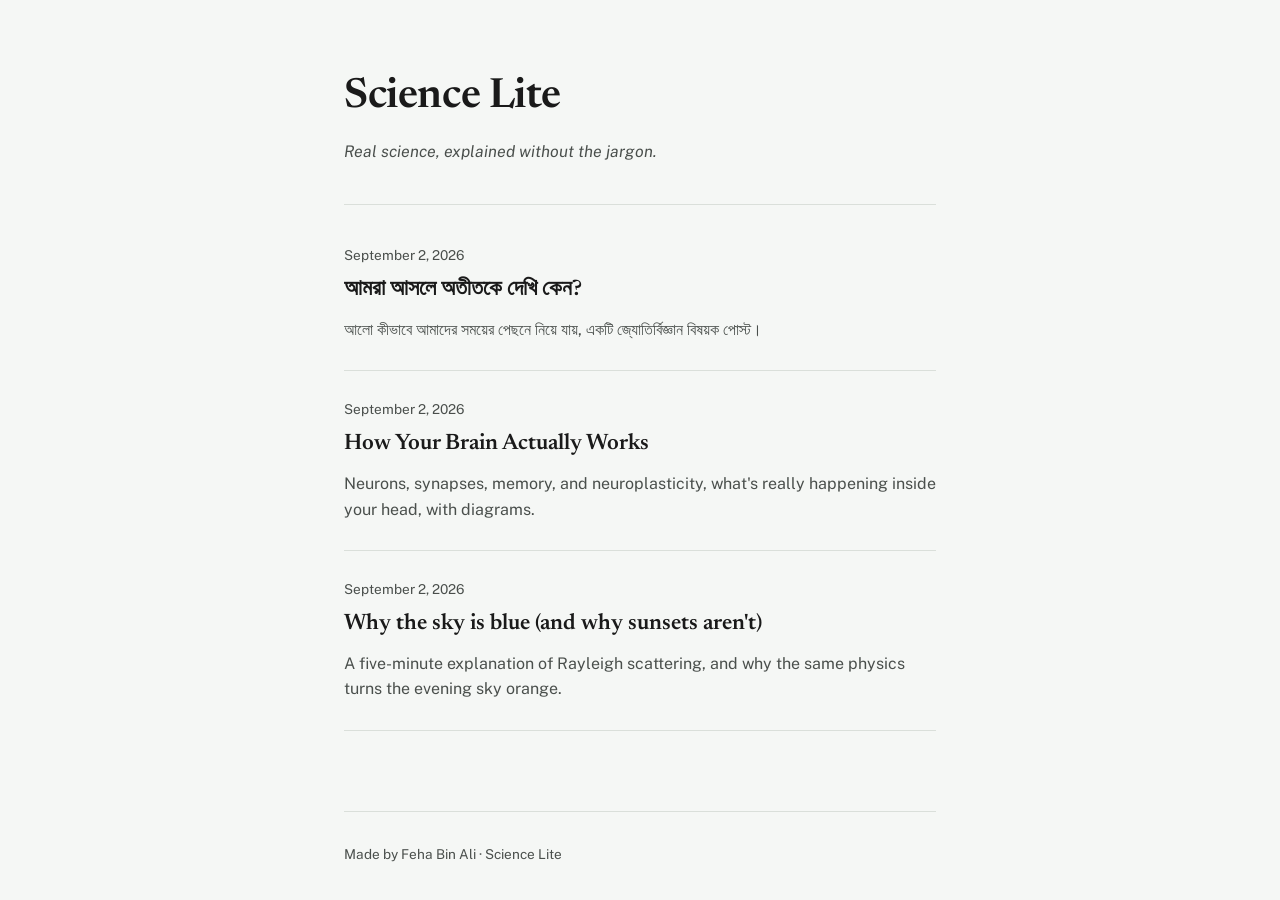
==== index.html @ 0e0b1981 "Update index.html" ====
<!DOCTYPE html>
<html lang="en">
<head>
  <meta charset="UTF-8">
  <meta name="viewport" content="width=device-width, initial-scale=1.0">
  <title>Science Lite</title>
  <link rel="preconnect" href="https://fonts.googleapis.com">
  <link href="https://fonts.googleapis.com/css2?family=Newsreader:wght@500;600&family=Public+Sans:wght@400;500&display=swap" rel="stylesheet">
  <link rel="stylesheet" href="style.css">
</head>
<body>
  <div class="wrap">
    <header class="site-header">
      <p class="site-title"><a href="index.html">Science Lite</a></p>
      <p class="site-tagline">Real science, explained without the jargon.</p>
    </header>

    <main>
      <ul class="post-list">
        <li>
  <time datetime="2026-09-02">September 2, 2026</time>
  <h2><a href="posts/why-we-see-the-past.html">আমরা আসলে অতীতকে দেখি কেন?</a></h2>
  <p>আলো কীভাবে আমাদের সময়ের পেছনে নিয়ে যায়, একটি জ্যোতির্বিজ্ঞান বিষয়ক পোস্ট।</p>
</li>
        <li>
  <time datetime="2026-09-02">September 2, 2026</time>
  <h2><a href="posts/how-your-brain-works.html">How Your Brain Actually Works</a></h2>
  <p>Neurons, synapses, memory, and neuroplasticity, what's really happening inside your head, with diagrams.</p>
</li>
     <li>
          <time datetime="2026-09-02">September 2, 2026</time>
          <h2><a href="posts/why-the-sky-is-blue.html">Why the sky is blue (and why sunsets aren't)</a></h2>
          <p>A five-minute explanation of Rayleigh scattering, and why the same physics turns the evening sky orange.</p>
        </li>
      </ul>
    </main>

    <footer>
      Made by Feha Bin Ali &middot; Science Lite
    </footer>
  </div>
</body>
</html>
---- style.css ----
:root {
  --bg: #F5F7F5;
  --ink: #1A1A1A;
  --ink-soft: #4A4F4C;
  --accent: #2A4FE0;
  --accent-soft: #E7EBFC;
  --line: #DADFDA;
  --serif: "Newsreader", Georgia, serif;
  --sans: "Public Sans", -apple-system, BlinkMacSystemFont, "Segoe UI", sans-serif;
}

* { box-sizing: border-box; }

body {
  margin: 0;
  background: var(--bg);
  color: var(--ink);
  font-family: var(--sans);
  line-height: 1.6;
  -webkit-font-smoothing: antialiased;
}

.wrap {
  max-width: 640px;
  margin: 0 auto;
  padding: 0 24px;
}

header.site-header {
  padding: 64px 0 40px;
  border-bottom: 1px solid var(--line);
}

.site-title {
  font-family: var(--serif);
  font-size: 2.6rem;
  font-weight: 600;
  margin: 0;
  letter-spacing: -0.01em;
}

.site-title a {
  color: var(--ink);
  text-decoration: none;
}

.site-tagline {
  font-style: italic;
  color: var(--ink-soft);
  margin: 8px 0 0;
  font-size: 1rem;
}

main {
  padding: 40px 0 80px;
}

.post-list {
  list-style: none;
  margin: 0;
  padding: 0;
}

.post-list li {
  padding: 28px 0;
  border-bottom: 1px solid var(--line);
}

.post-list li:first-child {
  padding-top: 0;
}

.post-list time {
  display: block;
  font-size: 0.85rem;
  color: var(--ink-soft);
  margin-bottom: 6px;
}

.post-list h2 {
  font-family: var(--serif);
  font-weight: 600;
  font-size: 1.4rem;
  margin: 0 0 8px;
}

.post-list h2 a {
  color: var(--ink);
  text-decoration: none;
}

.post-list h2 a:hover {
  color: var(--accent);
}

.post-list p {
  margin: 0;
  color: var(--ink-soft);
  max-width: 60ch;
}

.post-meta {
  font-size: 0.85rem;
  color: var(--ink-soft);
  margin-bottom: 32px;
}

article h1 {
  font-family: var(--serif);
  font-size: 2.1rem;
  line-height: 1.2;
  margin: 0 0 12px;
}

article {
  max-width: 62ch;
}

article p {
  margin: 0 0 20px;
}

article h2 {
  font-family: var(--serif);
  font-size: 1.4rem;
  margin: 36px 0 14px;
}

.back-link {
  display: inline-block;
  margin-bottom: 32px;
  color: var(--accent);
  text-decoration: none;
  font-size: 0.9rem;
}

.back-link:hover {
  text-decoration: underline;
}

.tag {
  display: inline-block;
  background: var(--accent-soft);
  color: var(--accent);
  font-size: 0.78rem;
  padding: 3px 10px;
  border-radius: 3px;
  margin-right: 6px;
}

footer {
  border-top: 1px solid var(--line);
  padding: 32px 0;
  color: var(--ink-soft);
  font-size: 0.85rem;
}
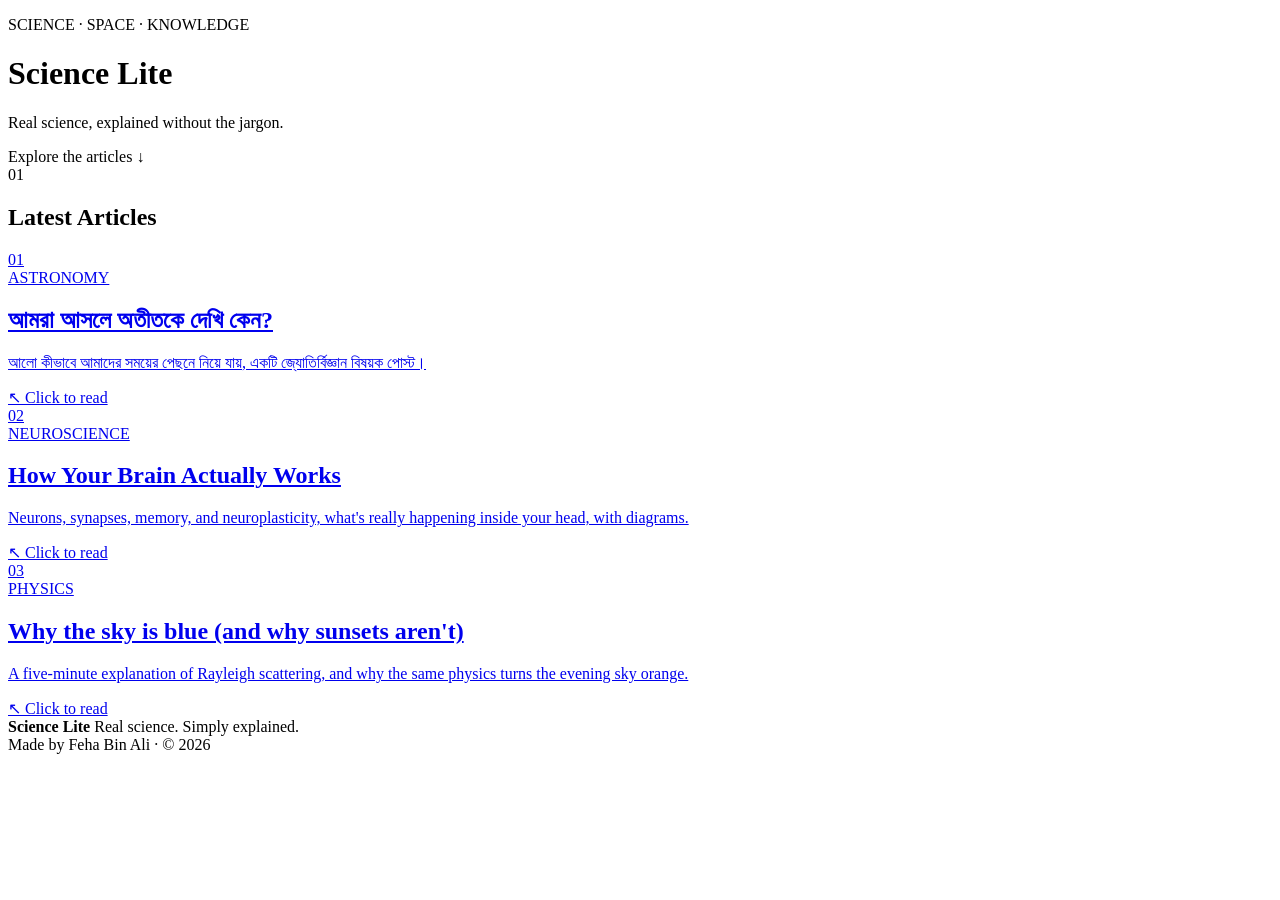
==== commit 0c114322: "Refactor index.html for improved layout and styles Updated the HTML structure and styles for better " ====
--- a/index.html
+++ b/index.html
@@ -3,41 +3,193 @@
 <head>
   <meta charset="UTF-8">
   <meta name="viewport" content="width=device-width, initial-scale=1.0">
+
   <title>Science Lite</title>
+
+  <meta name="description" content="Science Lite — Real science, explained without the jargon.">
+
   <link rel="preconnect" href="https://fonts.googleapis.com">
-  <link href="https://fonts.googleapis.com/css2?family=Newsreader:wght@500;600&family=Public+Sans:wght@400;500&display=swap" rel="stylesheet">
-  <link rel="stylesheet" href="style.css">
+  <link rel="preconnect" href="https://fonts.gstatic.com" crossorigin>
+
+  <link href="https://fonts.googleapis.com/css2?family=Newsreader:wght@400;500;600&family=Public+Sans:wght@400;500;600;700&display=swap" rel="stylesheet">
+
+  <link rel="stylesheet" href="index.css">
 </head>
+
 <body>
-  <div class="wrap">
-    <header class="site-header">
-      <p class="site-title"><a href="index.html">Science Lite</a></p>
-      <p class="site-tagline">Real science, explained without the jargon.</p>
+
+  <!-- Blurred science poster background -->
+  <div class="science-background"></div>
+  <div class="background-overlay"></div>
+
+  <div class="page">
+
+    <!-- HERO -->
+
+    <header class="hero">
+
+      <div class="hero-content">
+
+        <p class="eyebrow">
+          SCIENCE · SPACE · KNOWLEDGE
+        </p>
+
+        <h1>
+          Science <span>Lite</span>
+        </h1>
+
+        <p class="tagline">
+          Real science, explained without the jargon.
+        </p>
+
+        <div class="scroll-hint">
+          <span>Explore the articles</span>
+          <span class="arrow">↓</span>
+        </div>
+
+      </div>
+
     </header>
 
-    <main>
-      <ul class="post-list">
-        <li>
-  <time datetime="2026-09-02">September 2, 2026</time>
-  <h2><a href="posts/why-we-see-the-past.html">আমরা আসলে অতীতকে দেখি কেন?</a></h2>
-  <p>আলো কীভাবে আমাদের সময়ের পেছনে নিয়ে যায়, একটি জ্যোতির্বিজ্ঞান বিষয়ক পোস্ট।</p>
-</li>
-        <li>
-  <time datetime="2026-09-02">September 2, 2026</time>
-  <h2><a href="posts/how-your-brain-works.html">How Your Brain Actually Works</a></h2>
-  <p>Neurons, synapses, memory, and neuroplasticity, what's really happening inside your head, with diagrams.</p>
-</li>
-     <li>
-          <time datetime="2026-09-02">September 2, 2026</time>
-          <h2><a href="posts/why-the-sky-is-blue.html">Why the sky is blue (and why sunsets aren't)</a></h2>
-          <p>A five-minute explanation of Rayleigh scattering, and why the same physics turns the evening sky orange.</p>
-        </li>
-      </ul>
+
+    <!-- ARTICLES -->
+
+    <main class="articles">
+
+      <div class="section-heading">
+        <span>01</span>
+        <h2>Latest Articles</h2>
+      </div>
+
+
+      <!-- ARTICLE 1 -->
+
+      <a
+        class="article-card"
+        href="posts/why-we-see-the-past.html"
+      >
+
+        <div class="article-number">
+          01
+        </div>
+
+        <div class="article-content">
+
+          <span class="category">
+            ASTRONOMY
+          </span>
+
+          <h2>
+            আমরা আসলে অতীতকে দেখি কেন?
+          </h2>
+
+          <p>
+            আলো কীভাবে আমাদের সময়ের পেছনে নিয়ে যায়,
+            একটি জ্যোতির্বিজ্ঞান বিষয়ক পোস্ট।
+          </p>
+
+          <div class="read-more">
+            <span class="cursor-icon">↖</span>
+            <span>Click to read</span>
+          </div>
+
+        </div>
+
+      </a>
+
+
+      <!-- ARTICLE 2 -->
+
+      <a
+        class="article-card"
+        href="posts/how-your-brain-works.html"
+      >
+
+        <div class="article-number">
+          02
+        </div>
+
+        <div class="article-content">
+
+          <span class="category">
+            NEUROSCIENCE
+          </span>
+
+          <h2>
+            How Your Brain Actually Works
+          </h2>
+
+          <p>
+            Neurons, synapses, memory, and neuroplasticity,
+            what's really happening inside your head, with diagrams.
+          </p>
+
+          <div class="read-more">
+            <span class="cursor-icon">↖</span>
+            <span>Click to read</span>
+          </div>
+
+        </div>
+
+      </a>
+
+
+      <!-- ARTICLE 3 -->
+
+      <a
+        class="article-card"
+        href="posts/why-the-sky-is-blue.html"
+      >
+
+        <div class="article-number">
+          03
+        </div>
+
+        <div class="article-content">
+
+          <span class="category">
+            PHYSICS
+          </span>
+
+          <h2>
+            Why the sky is blue (and why sunsets aren't)
+          </h2>
+
+          <p>
+            A five-minute explanation of Rayleigh scattering,
+            and why the same physics turns the evening sky orange.
+          </p>
+
+          <div class="read-more">
+            <span class="cursor-icon">↖</span>
+            <span>Click to read</span>
+          </div>
+
+        </div>
+
+      </a>
+
     </main>
 
+
+    <!-- FOOTER -->
+
     <footer>
-      Made by Feha Bin Ali &middot; Science Lite
+
+      <div class="footer-left">
+        <strong>Science Lite</strong>
+        <span>Real science. Simply explained.</span>
+      </div>
+
+      <div class="footer-right">
+        Made by Feha Bin Ali
+        <span>·</span>
+        © 2026
+      </div>
+
     </footer>
+
   </div>
+
 </body>
 </html>
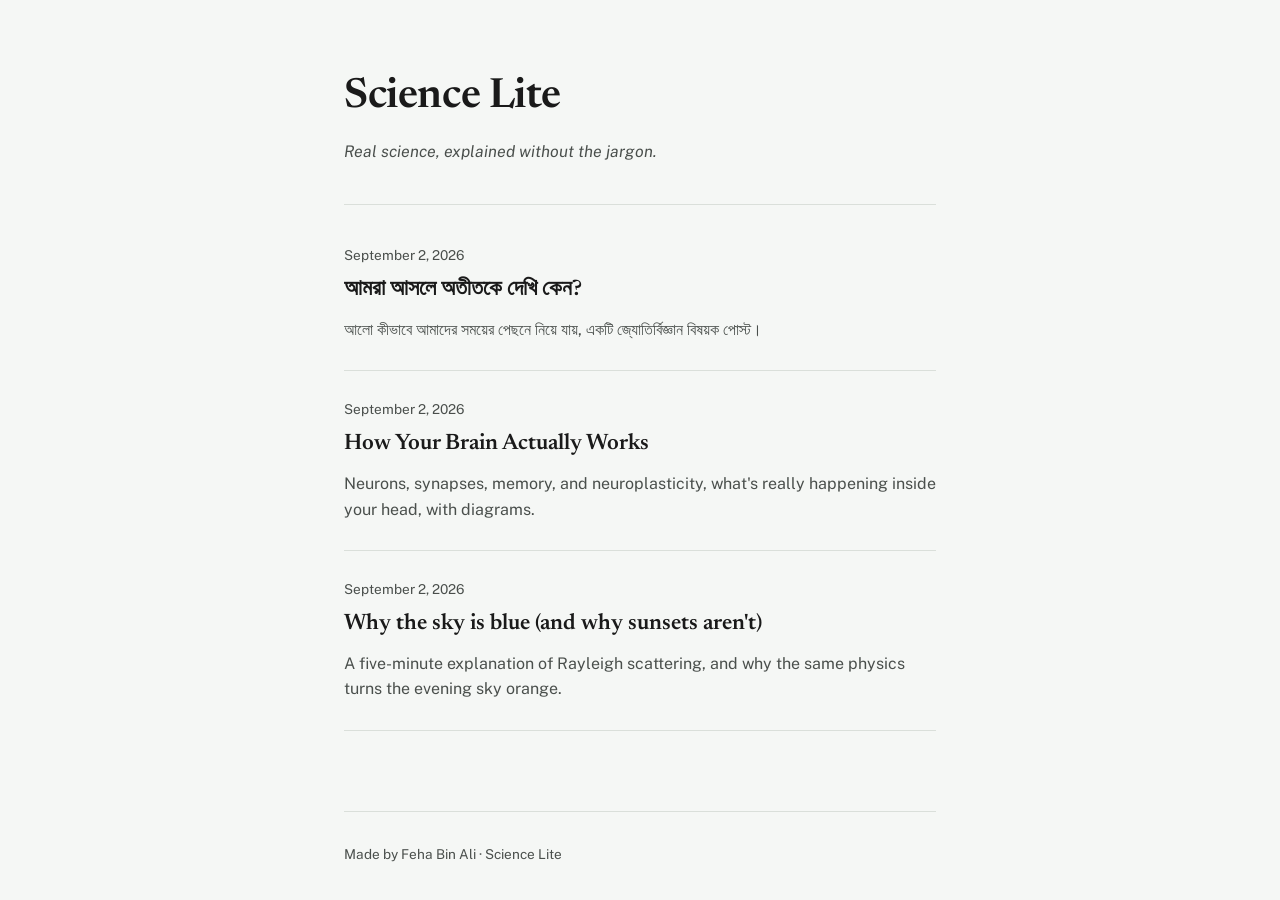
==== commit 7e839883: "Refactor index.html for improved layout and styles Updated HTML structure and styles for the Science" ====
--- a/index.html
+++ b/index.html
@@ -1,195 +1,43 @@
-<!DOCTYPE html>
-<html lang="en">
-<head>
-  <meta charset="UTF-8">
-  <meta name="viewport" content="width=device-width, initial-scale=1.0">
-
-  <title>Science Lite</title>
-
-  <meta name="description" content="Science Lite — Real science, explained without the jargon.">
-
-  <link rel="preconnect" href="https://fonts.googleapis.com">
-  <link rel="preconnect" href="https://fonts.gstatic.com" crossorigin>
-
-  <link href="https://fonts.googleapis.com/css2?family=Newsreader:wght@400;500;600&family=Public+Sans:wght@400;500;600;700&display=swap" rel="stylesheet">
-
-  <link rel="stylesheet" href="index.css">
-</head>
-
-<body>
-
-  <!-- Blurred science poster background -->
-  <div class="science-background"></div>
-  <div class="background-overlay"></div>
-
-  <div class="page">
-
-    <!-- HERO -->
-
-    <header class="hero">
-
-      <div class="hero-content">
-
-        <p class="eyebrow">
-          SCIENCE · SPACE · KNOWLEDGE
-        </p>
-
-        <h1>
-          Science <span>Lite</span>
-        </h1>
-
-        <p class="tagline">
-          Real science, explained without the jargon.
-        </p>
-
-        <div class="scroll-hint">
-          <span>Explore the articles</span>
-          <span class="arrow">↓</span>
-        </div>
-
-      </div>
-
-    </header>
-
-
-    <!-- ARTICLES -->
-
-    <main class="articles">
-
-      <div class="section-heading">
-        <span>01</span>
-        <h2>Latest Articles</h2>
-      </div>
-
-
-      <!-- ARTICLE 1 -->
-
-      <a
-        class="article-card"
-        href="posts/why-we-see-the-past.html"
-      >
-
-        <div class="article-number">
-          01
-        </div>
-
-        <div class="article-content">
-
-          <span class="category">
-            ASTRONOMY
-          </span>
-
-          <h2>
-            আমরা আসলে অতীতকে দেখি কেন?
-          </h2>
-
-          <p>
-            আলো কীভাবে আমাদের সময়ের পেছনে নিয়ে যায়,
-            একটি জ্যোতির্বিজ্ঞান বিষয়ক পোস্ট।
-          </p>
-
-          <div class="read-more">
-            <span class="cursor-icon">↖</span>
-            <span>Click to read</span>
-          </div>
-
-        </div>
-
-      </a>
-
-
-      <!-- ARTICLE 2 -->
-
-      <a
-        class="article-card"
-        href="posts/how-your-brain-works.html"
-      >
-
-        <div class="article-number">
-          02
-        </div>
-
-        <div class="article-content">
-
-          <span class="category">
-            NEUROSCIENCE
-          </span>
-
-          <h2>
-            How Your Brain Actually Works
-          </h2>
-
-          <p>
-            Neurons, synapses, memory, and neuroplasticity,
-            what's really happening inside your head, with diagrams.
-          </p>
-
-          <div class="read-more">
-            <span class="cursor-icon">↖</span>
-            <span>Click to read</span>
-          </div>
-
-        </div>
-
-      </a>
-
-
-      <!-- ARTICLE 3 -->
-
-      <a
-        class="article-card"
-        href="posts/why-the-sky-is-blue.html"
-      >
-
-        <div class="article-number">
-          03
-        </div>
-
-        <div class="article-content">
-
-          <span class="category">
-            PHYSICS
-          </span>
-
-          <h2>
-            Why the sky is blue (and why sunsets aren't)
-          </h2>
-
-          <p>
-            A five-minute explanation of Rayleigh scattering,
-            and why the same physics turns the evening sky orange.
-          </p>
-
-          <div class="read-more">
-            <span class="cursor-icon">↖</span>
-            <span>Click to read</span>
-          </div>
-
-        </div>
-
-      </a>
-
-    </main>
-
-
-    <!-- FOOTER -->
-
-    <footer>
-
-      <div class="footer-left">
-        <strong>Science Lite</strong>
-        <span>Real science. Simply explained.</span>
-      </div>
-
-      <div class="footer-right">
-        Made by Feha Bin Ali
-        <span>·</span>
-        © 2026
-      </div>
-
-    </footer>
-
-  </div>
-
-</body>
-</html>
+<!DOCTYPE html>  
+<html lang="en">  
+<head>  
+  <meta charset="UTF-8">  
+  <meta name="viewport" content="width=device-width, initial-scale=1.0">  
+  <title>Science Lite</title>  
+  <link rel="preconnect" href="https://fonts.googleapis.com">  
+  <link href="https://fonts.googleapis.com/css2?family=Newsreader:wght@500;600&family=Public+Sans:wght@400;500&display=swap" rel="stylesheet">  
+  <link rel="stylesheet" href="style.css">  
+</head>  
+<body>  
+  <div class="wrap">  
+    <header class="site-header">  
+      <p class="site-title"><a href="index.html">Science Lite</a></p>  
+      <p class="site-tagline">Real science, explained without the jargon.</p>  
+    </header>  
+  
+    <main>  
+      <ul class="post-list">  
+        <li>  
+  <time datetime="2026-09-02">September 2, 2026</time>  
+  <h2><a href="posts/why-we-see-the-past.html">আমরা আসলে অতীতকে দেখি কেন?</a></h2>  
+  <p>আলো কীভাবে আমাদের সময়ের পেছনে নিয়ে যায়, একটি জ্যোতির্বিজ্ঞান বিষয়ক পোস্ট।</p>  
+</li>  
+        <li>  
+  <time datetime="2026-09-02">September 2, 2026</time>  
+  <h2><a href="posts/how-your-brain-works.html">How Your Brain Actually Works</a></h2>  
+  <p>Neurons, synapses, memory, and neuroplasticity, what's really happening inside your head, with diagrams.</p>  
+</li>  
+     <li>  
+          <time datetime="2026-09-02">September 2, 2026</time>  
+          <h2><a href="posts/why-the-sky-is-blue.html">Why the sky is blue (and why sunsets aren't)</a></h2>  
+          <p>A five-minute explanation of Rayleigh scattering, and why the same physics turns the evening sky orange.</p>  
+        </li>  
+      </ul>  
+    </main>  
+  
+    <footer>  
+      Made by Feha Bin Ali &middot; Science Lite  
+    </footer>  
+  </div>  
+</body>  
+</html>  
--- a/style.css
+++ b/style.css
@@ -0,0 +1,156 @@
+:root {
+  --bg: #F5F7F5;
+  --ink: #1A1A1A;
+  --ink-soft: #4A4F4C;
+  --accent: #2A4FE0;
+  --accent-soft: #E7EBFC;
+  --line: #DADFDA;
+  --serif: "Newsreader", Georgia, serif;
+  --sans: "Public Sans", -apple-system, BlinkMacSystemFont, "Segoe UI", sans-serif;
+}
+
+* { box-sizing: border-box; }
+
+body {
+  margin: 0;
+  background: var(--bg);
+  color: var(--ink);
+  font-family: var(--sans);
+  line-height: 1.6;
+  -webkit-font-smoothing: antialiased;
+}
+
+.wrap {
+  max-width: 640px;
+  margin: 0 auto;
+  padding: 0 24px;
+}
+
+header.site-header {
+  padding: 64px 0 40px;
+  border-bottom: 1px solid var(--line);
+}
+
+.site-title {
+  font-family: var(--serif);
+  font-size: 2.6rem;
+  font-weight: 600;
+  margin: 0;
+  letter-spacing: -0.01em;
+}
+
+.site-title a {
+  color: var(--ink);
+  text-decoration: none;
+}
+
+.site-tagline {
+  font-style: italic;
+  color: var(--ink-soft);
+  margin: 8px 0 0;
+  font-size: 1rem;
+}
+
+main {
+  padding: 40px 0 80px;
+}
+
+.post-list {
+  list-style: none;
+  margin: 0;
+  padding: 0;
+}
+
+.post-list li {
+  padding: 28px 0;
+  border-bottom: 1px solid var(--line);
+}
+
+.post-list li:first-child {
+  padding-top: 0;
+}
+
+.post-list time {
+  display: block;
+  font-size: 0.85rem;
+  color: var(--ink-soft);
+  margin-bottom: 6px;
+}
+
+.post-list h2 {
+  font-family: var(--serif);
+  font-weight: 600;
+  font-size: 1.4rem;
+  margin: 0 0 8px;
+}
+
+.post-list h2 a {
+  color: var(--ink);
+  text-decoration: none;
+}
+
+.post-list h2 a:hover {
+  color: var(--accent);
+}
+
+.post-list p {
+  margin: 0;
+  color: var(--ink-soft);
+  max-width: 60ch;
+}
+
+.post-meta {
+  font-size: 0.85rem;
+  color: var(--ink-soft);
+  margin-bottom: 32px;
+}
+
+article h1 {
+  font-family: var(--serif);
+  font-size: 2.1rem;
+  line-height: 1.2;
+  margin: 0 0 12px;
+}
+
+article {
+  max-width: 62ch;
+}
+
+article p {
+  margin: 0 0 20px;
+}
+
+article h2 {
+  font-family: var(--serif);
+  font-size: 1.4rem;
+  margin: 36px 0 14px;
+}
+
+.back-link {
+  display: inline-block;
+  margin-bottom: 32px;
+  color: var(--accent);
+  text-decoration: none;
+  font-size: 0.9rem;
+}
+
+.back-link:hover {
+  text-decoration: underline;
+}
+
+.tag {
+  display: inline-block;
+  background: var(--accent-soft);
+  color: var(--accent);
+  font-size: 0.78rem;
+  padding: 3px 10px;
+  border-radius: 3px;
+  margin-right: 6px;
+}
+
+footer {
+  border-top: 1px solid var(--line);
+  padding: 32px 0;
+  color: var(--ink-soft);
+  font-size: 0.85rem;
+}
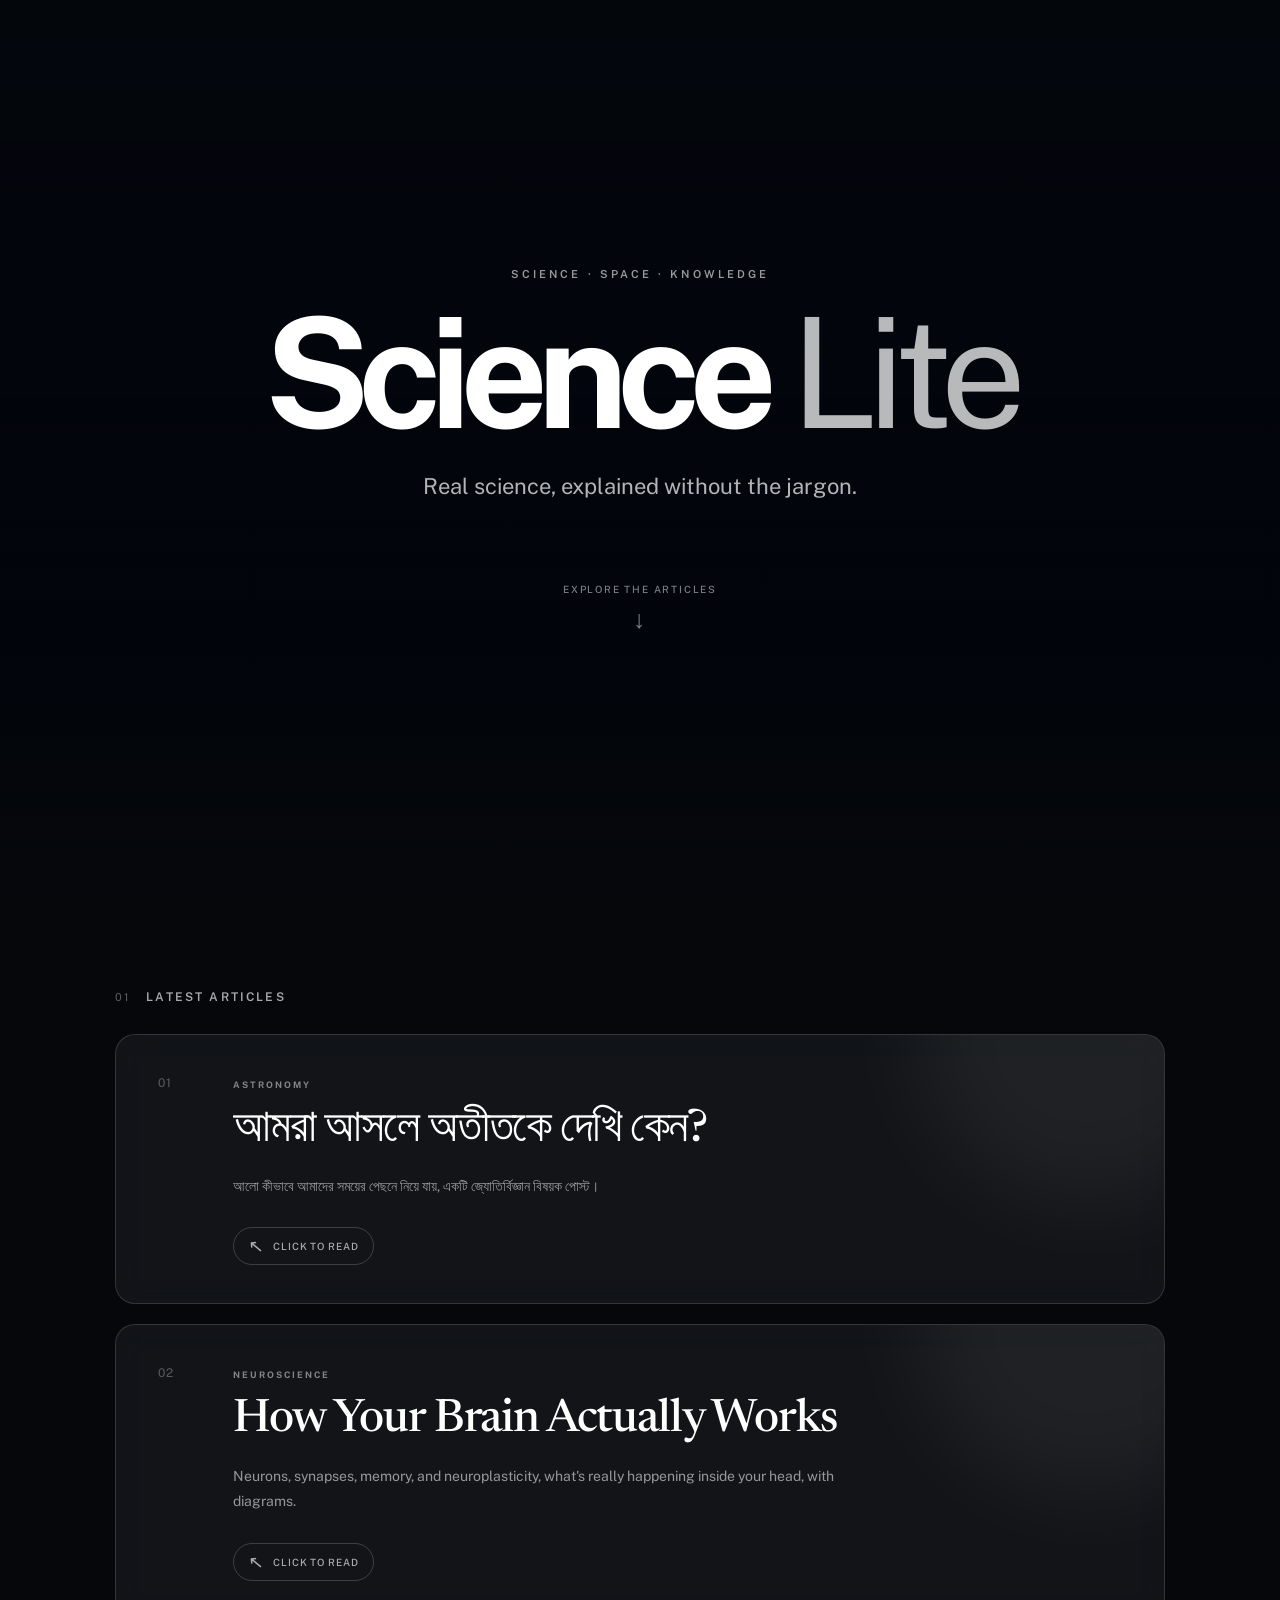
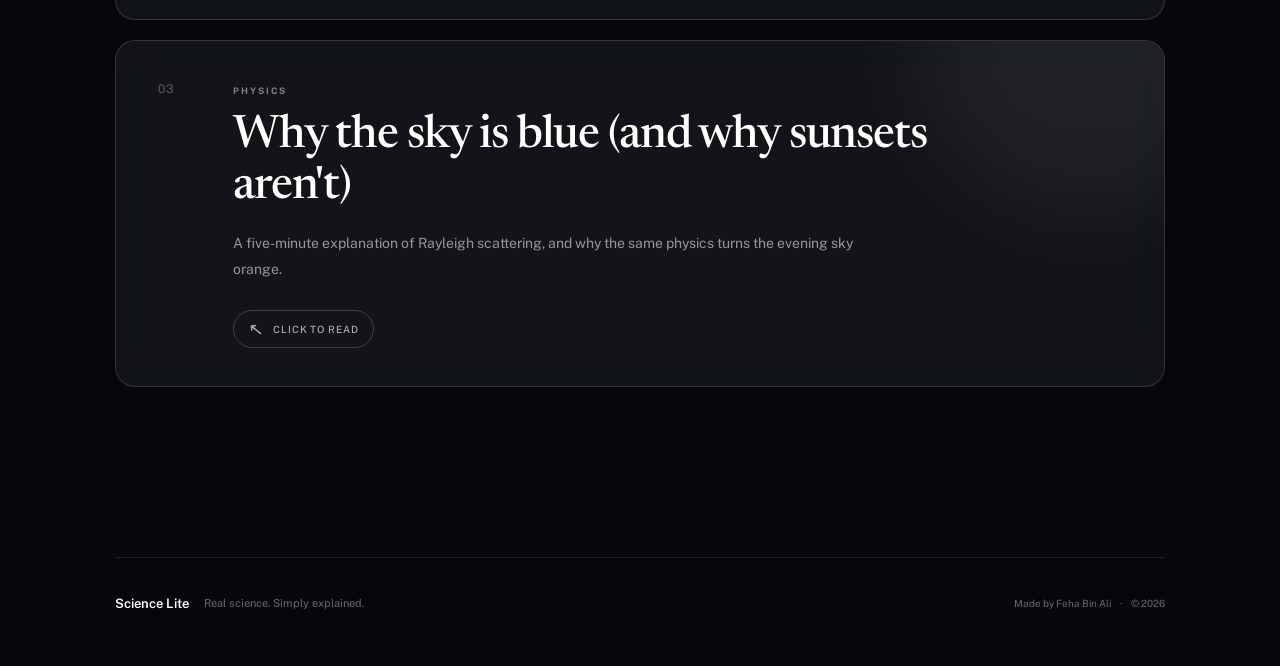
==== commit 89e4b294: "Update index.html with meta tags and styles Added meta description and improved styling links." ====
--- a/index.html
+++ b/index.html
@@ -1,43 +1,195 @@
-<!DOCTYPE html>  
-<html lang="en">  
-<head>  
-  <meta charset="UTF-8">  
-  <meta name="viewport" content="width=device-width, initial-scale=1.0">  
-  <title>Science Lite</title>  
-  <link rel="preconnect" href="https://fonts.googleapis.com">  
-  <link href="https://fonts.googleapis.com/css2?family=Newsreader:wght@500;600&family=Public+Sans:wght@400;500&display=swap" rel="stylesheet">  
-  <link rel="stylesheet" href="style.css">  
-</head>  
-<body>  
-  <div class="wrap">  
-    <header class="site-header">  
-      <p class="site-title"><a href="index.html">Science Lite</a></p>  
-      <p class="site-tagline">Real science, explained without the jargon.</p>  
-    </header>  
-  
-    <main>  
-      <ul class="post-list">  
-        <li>  
-  <time datetime="2026-09-02">September 2, 2026</time>  
-  <h2><a href="posts/why-we-see-the-past.html">আমরা আসলে অতীতকে দেখি কেন?</a></h2>  
-  <p>আলো কীভাবে আমাদের সময়ের পেছনে নিয়ে যায়, একটি জ্যোতির্বিজ্ঞান বিষয়ক পোস্ট।</p>  
-</li>  
-        <li>  
-  <time datetime="2026-09-02">September 2, 2026</time>  
-  <h2><a href="posts/how-your-brain-works.html">How Your Brain Actually Works</a></h2>  
-  <p>Neurons, synapses, memory, and neuroplasticity, what's really happening inside your head, with diagrams.</p>  
-</li>  
-     <li>  
-          <time datetime="2026-09-02">September 2, 2026</time>  
-          <h2><a href="posts/why-the-sky-is-blue.html">Why the sky is blue (and why sunsets aren't)</a></h2>  
-          <p>A five-minute explanation of Rayleigh scattering, and why the same physics turns the evening sky orange.</p>  
-        </li>  
-      </ul>  
-    </main>  
-  
-    <footer>  
-      Made by Feha Bin Ali &middot; Science Lite  
-    </footer>  
-  </div>  
-</body>  
-</html>  
+<!DOCTYPE html>
+<html lang="en">
+<head>
+  <meta charset="UTF-8">
+  <meta name="viewport" content="width=device-width, initial-scale=1.0">
+
+  <title>Science Lite</title>
+
+  <meta name="description" content="Science Lite — Real science, explained without the jargon.">
+
+  <link rel="preconnect" href="https://fonts.googleapis.com">
+  <link rel="preconnect" href="https://fonts.gstatic.com" crossorigin>
+
+  <link href="https://fonts.googleapis.com/css2?family=Newsreader:wght@400;500;600&family=Public+Sans:wght@400;500;600;700&display=swap" rel="stylesheet">
+
+  <link rel="stylesheet" href="index.css">
+</head>
+
+<body>
+
+  <!-- Blurred science poster background -->
+  <div class="science-background"></div>
+  <div class="background-overlay"></div>
+
+  <div class="page">
+
+    <!-- HERO -->
+
+    <header class="hero">
+
+      <div class="hero-content">
+
+        <p class="eyebrow">
+          SCIENCE · SPACE · KNOWLEDGE
+        </p>
+
+        <h1>
+          Science <span>Lite</span>
+        </h1>
+
+        <p class="tagline">
+          Real science, explained without the jargon.
+        </p>
+
+        <div class="scroll-hint">
+          <span>Explore the articles</span>
+          <span class="arrow">↓</span>
+        </div>
+
+      </div>
+
+    </header>
+
+
+    <!-- ARTICLES -->
+
+    <main class="articles">
+
+      <div class="section-heading">
+        <span>01</span>
+        <h2>Latest Articles</h2>
+      </div>
+
+
+      <!-- ARTICLE 1 -->
+
+      <a
+        class="article-card"
+        href="posts/why-we-see-the-past.html"
+      >
+
+        <div class="article-number">
+          01
+        </div>
+
+        <div class="article-content">
+
+          <span class="category">
+            ASTRONOMY
+          </span>
+
+          <h2>
+            আমরা আসলে অতীতকে দেখি কেন?
+          </h2>
+
+          <p>
+            আলো কীভাবে আমাদের সময়ের পেছনে নিয়ে যায়,
+            একটি জ্যোতির্বিজ্ঞান বিষয়ক পোস্ট।
+          </p>
+
+          <div class="read-more">
+            <span class="cursor-icon">↖</span>
+            <span>Click to read</span>
+          </div>
+
+        </div>
+
+      </a>
+
+
+      <!-- ARTICLE 2 -->
+
+      <a
+        class="article-card"
+        href="posts/how-your-brain-works.html"
+      >
+
+        <div class="article-number">
+          02
+        </div>
+
+        <div class="article-content">
+
+          <span class="category">
+            NEUROSCIENCE
+          </span>
+
+          <h2>
+            How Your Brain Actually Works
+          </h2>
+
+          <p>
+            Neurons, synapses, memory, and neuroplasticity,
+            what's really happening inside your head, with diagrams.
+          </p>
+
+          <div class="read-more">
+            <span class="cursor-icon">↖</span>
+            <span>Click to read</span>
+          </div>
+
+        </div>
+
+      </a>
+
+
+      <!-- ARTICLE 3 -->
+
+      <a
+        class="article-card"
+        href="posts/why-the-sky-is-blue.html"
+      >
+
+        <div class="article-number">
+          03
+        </div>
+
+        <div class="article-content">
+
+          <span class="category">
+            PHYSICS
+          </span>
+
+          <h2>
+            Why the sky is blue (and why sunsets aren't)
+          </h2>
+
+          <p>
+            A five-minute explanation of Rayleigh scattering,
+            and why the same physics turns the evening sky orange.
+          </p>
+
+          <div class="read-more">
+            <span class="cursor-icon">↖</span>
+            <span>Click to read</span>
+          </div>
+
+        </div>
+
+      </a>
+
+    </main>
+
+
+    <!-- FOOTER -->
+
+    <footer>
+
+      <div class="footer-left">
+        <strong>Science Lite</strong>
+        <span>Real science. Simply explained.</span>
+      </div>
+
+      <div class="footer-right">
+        Made by Feha Bin Ali
+        <span>·</span>
+        © 2026
+      </div>
+
+    </footer>
+
+  </div>
+
+</body>
+</html>
--- a/index.css
+++ b/index.css
@@ -0,0 +1,785 @@
+/* =========================================================
+   SCIENCE LITE — HOMEPAGE
+   index.css
+
+   This stylesheet is ONLY for index.html.
+   Your existing blog pages remain untouched.
+   ========================================================= */
+
+
+/* ---------------------------------------------------------
+   RESET
+   --------------------------------------------------------- */
+
+* {
+  margin: 0;
+  padding: 0;
+  box-sizing: border-box;
+}
+
+html {
+  scroll-behavior: smooth;
+}
+
+body {
+  min-height: 100vh;
+
+  background: #05070b;
+  color: #ffffff;
+
+  font-family: "Public Sans", sans-serif;
+
+  overflow-x: hidden;
+}
+
+
+/* ---------------------------------------------------------
+   SCIENCE POSTER BACKGROUND
+   --------------------------------------------------------- */
+
+.science-background {
+  position: fixed;
+
+  top: -40px;
+  right: -40px;
+  bottom: -40px;
+  left: -40px;
+
+  z-index: -3;
+
+  background-image:
+    url("https://images.unsplash.com/photo-1446776811953-b23d57bd21aa?auto=format&fit=crop&w=2400&q=85");
+
+  background-size: cover;
+  background-position: center;
+
+  filter:
+    blur(12px)
+    brightness(0.40)
+    saturate(0.85);
+
+  transform: scale(1.08);
+}
+
+
+/* Dark layer */
+
+.background-overlay {
+  position: fixed;
+
+  inset: 0;
+
+  z-index: -2;
+
+  background:
+    linear-gradient(
+      180deg,
+      rgba(2, 5, 12, 0.50) 0%,
+      rgba(2, 5, 12, 0.68) 38%,
+      rgba(2, 5, 12, 0.88) 70%,
+      #05070b 100%
+    );
+}
+
+
+/* ---------------------------------------------------------
+   PAGE
+   --------------------------------------------------------- */
+
+.page {
+  position: relative;
+
+  width: 100%;
+}
+
+
+/* ---------------------------------------------------------
+   HERO
+   --------------------------------------------------------- */
+
+.hero {
+  min-height: 100vh;
+
+  display: flex;
+
+  align-items: center;
+  justify-content: center;
+
+  padding: 50px 24px;
+}
+
+
+.hero-content {
+  width: min(1000px, 100%);
+
+  text-align: center;
+
+  animation: heroAppear 1.1s ease both;
+}
+
+
+/* Small top label */
+
+.eyebrow {
+  margin-bottom: 25px;
+
+  font-size: 11px;
+
+  font-weight: 600;
+
+  letter-spacing: 0.28em;
+
+  color: rgba(255, 255, 255, 0.60);
+}
+
+
+/* Main title */
+
+.hero h1 {
+  font-family: "Public Sans", sans-serif;
+
+  font-size: clamp(65px, 12vw, 155px);
+
+  font-weight: 700;
+
+  line-height: 0.88;
+
+  letter-spacing: -0.075em;
+}
+
+
+/* Thin "Lite" */
+
+.hero h1 span {
+  font-weight: 400;
+
+  color: rgba(255, 255, 255, 0.72);
+}
+
+
+/* Tagline */
+
+.tagline {
+  margin-top: 30px;
+
+  font-size: clamp(16px, 2vw, 22px);
+
+  line-height: 1.5;
+
+  color: rgba(255, 255, 255, 0.70);
+}
+
+
+/* Scroll indicator */
+
+.scroll-hint {
+  margin-top: 80px;
+
+  display: flex;
+
+  flex-direction: column;
+
+  align-items: center;
+
+  gap: 12px;
+
+  font-size: 10px;
+
+  font-weight: 500;
+
+  letter-spacing: 0.18em;
+
+  text-transform: uppercase;
+
+  color: rgba(255, 255, 255, 0.48);
+}
+
+
+.arrow {
+  font-size: 25px;
+
+  line-height: 1;
+
+  animation: arrowMove 1.8s ease-in-out infinite;
+}
+
+
+/* ---------------------------------------------------------
+   ARTICLES
+   --------------------------------------------------------- */
+
+.articles {
+  width: min(1050px, calc(100% - 40px));
+
+  margin: 0 auto;
+
+  padding:
+    90px 0
+    150px;
+}
+
+
+/* Section title */
+
+.section-heading {
+  display: flex;
+
+  align-items: center;
+
+  gap: 17px;
+
+  margin-bottom: 30px;
+}
+
+
+.section-heading span {
+  font-size: 11px;
+
+  letter-spacing: 0.15em;
+
+  color: rgba(255, 255, 255, 0.35);
+}
+
+
+.section-heading h2 {
+  font-size: 12px;
+
+  font-weight: 600;
+
+  letter-spacing: 0.18em;
+
+  text-transform: uppercase;
+
+  color: rgba(255, 255, 255, 0.65);
+}
+
+
+/* ---------------------------------------------------------
+   ARTICLE CARDS
+   --------------------------------------------------------- */
+
+.article-card {
+  position: relative;
+
+  display: flex;
+
+  width: 100%;
+
+  min-height: 270px;
+
+  margin-bottom: 20px;
+
+  padding: 38px 42px;
+
+  overflow: hidden;
+
+  text-decoration: none;
+
+  color: #ffffff;
+
+  border:
+    1px solid
+    rgba(255, 255, 255, 0.14);
+
+  border-radius: 20px;
+
+  background:
+    rgba(255, 255, 255, 0.055);
+
+  backdrop-filter: blur(16px);
+
+  -webkit-backdrop-filter: blur(16px);
+
+  transition:
+    transform 0.45s cubic-bezier(.2, .8, .2, 1),
+    background 0.35s ease,
+    border-color 0.35s ease,
+    box-shadow 0.35s ease;
+}
+
+
+/* Card light */
+
+.article-card::before {
+  content: "";
+
+  position: absolute;
+
+  width: 350px;
+  height: 350px;
+
+  top: -180px;
+  right: -100px;
+
+  border-radius: 50%;
+
+  background:
+    rgba(255, 255, 255, 0.055);
+
+  filter: blur(45px);
+
+  transition:
+    transform 0.6s ease;
+}
+
+
+/* Hover */
+
+.article-card:hover {
+  transform:
+    translateY(-7px)
+    scale(1.008);
+
+  background:
+    rgba(255, 255, 255, 0.095);
+
+  border-color:
+    rgba(255, 255, 255, 0.32);
+
+  box-shadow:
+    0 25px 70px
+    rgba(0, 0, 0, 0.25);
+}
+
+
+.article-card:hover::before {
+  transform: scale(1.5);
+}
+
+
+/* ---------------------------------------------------------
+   ARTICLE NUMBER
+   --------------------------------------------------------- */
+
+.article-number {
+  position: relative;
+
+  z-index: 2;
+
+  min-width: 75px;
+
+  padding-top: 3px;
+
+  font-size: 12px;
+
+  letter-spacing: 0.12em;
+
+  color: rgba(255, 255, 255, 0.30);
+}
+
+
+/* ---------------------------------------------------------
+   ARTICLE CONTENT
+   --------------------------------------------------------- */
+
+.article-content {
+  position: relative;
+
+  z-index: 2;
+
+  max-width: 760px;
+}
+
+
+.category {
+  display: inline-block;
+
+  margin-bottom: 15px;
+
+  font-size: 9px;
+
+  font-weight: 700;
+
+  letter-spacing: 0.22em;
+
+  color: rgba(255, 255, 255, 0.48);
+}
+
+
+/* Article title */
+
+.article-content h2 {
+  font-family:
+    "Newsreader",
+    Georgia,
+    serif;
+
+  font-size:
+    clamp(28px, 4vw, 46px);
+
+  font-weight: 500;
+
+  line-height: 1.13;
+
+  letter-spacing: -0.025em;
+}
+
+
+/* Description */
+
+.article-content p {
+  max-width: 650px;
+
+  margin-top: 17px;
+
+  font-size: 14px;
+
+  line-height: 1.8;
+
+  color:
+    rgba(255, 255, 255, 0.56);
+}
+
+
+/* ---------------------------------------------------------
+   CLICK TO READ
+   --------------------------------------------------------- */
+
+.read-more {
+  display: inline-flex;
+
+  align-items: center;
+
+  gap: 9px;
+
+  margin-top: 28px;
+
+  padding:
+    9px 14px;
+
+  border:
+    1px solid
+    rgba(255, 255, 255, 0.18);
+
+  border-radius: 100px;
+
+  font-size: 10px;
+
+  font-weight: 500;
+
+  letter-spacing: 0.09em;
+
+  text-transform: uppercase;
+
+  color:
+    rgba(255, 255, 255, 0.65);
+
+  transition:
+    background 0.3s ease,
+    color 0.3s ease,
+    transform 0.3s ease;
+}
+
+
+/* Cursor */
+
+.cursor-icon {
+  display: inline-block;
+
+  font-size: 18px;
+
+  line-height: 1;
+
+  transform: rotate(-5deg);
+
+  animation:
+    cursorFloat 1.6s ease-in-out infinite;
+}
+
+
+/* Read button hover */
+
+.article-card:hover .read-more {
+  background: #ffffff;
+
+  color: #05070b;
+
+  transform:
+    translateX(5px);
+}
+
+
+/* Cursor click animation */
+
+.article-card:hover .cursor-icon {
+  animation:
+    cursorClick 0.55s ease;
+}
+
+
+/* ---------------------------------------------------------
+   FOOTER
+   --------------------------------------------------------- */
+
+footer {
+  width: min(1050px, calc(100% - 40px));
+
+  margin: 0 auto;
+
+  padding:
+    38px 0
+    55px;
+
+  display: flex;
+
+  align-items: center;
+
+  justify-content: space-between;
+
+  gap: 25px;
+
+  flex-wrap: wrap;
+
+  border-top:
+    1px solid
+    rgba(255, 255, 255, 0.10);
+
+  color:
+    rgba(255, 255, 255, 0.40);
+}
+
+
+.footer-left {
+  display: flex;
+
+  align-items: center;
+
+  gap: 15px;
+}
+
+
+.footer-left strong {
+  color: #ffffff;
+
+  font-size: 13px;
+
+  font-weight: 600;
+}
+
+
+.footer-left span {
+  font-size: 11px;
+}
+
+
+.footer-right {
+  display: flex;
+
+  align-items: center;
+
+  gap: 9px;
+
+  font-size: 10px;
+}
+
+
+/* ---------------------------------------------------------
+   ANIMATIONS
+   --------------------------------------------------------- */
+
+@keyframes heroAppear {
+
+  from {
+    opacity: 0;
+
+    transform:
+      translateY(25px);
+  }
+
+  to {
+    opacity: 1;
+
+    transform:
+      translateY(0);
+  }
+}
+
+
+@keyframes arrowMove {
+
+  0%,
+  100% {
+    transform:
+      translateY(0);
+
+    opacity: 0.35;
+  }
+
+  50% {
+    transform:
+      translateY(8px);
+
+    opacity: 1;
+  }
+}
+
+
+@keyframes cursorFloat {
+
+  0%,
+  100% {
+    transform:
+      translateY(0)
+      rotate(-5deg);
+  }
+
+  50% {
+    transform:
+      translateY(-3px)
+      rotate(-5deg);
+  }
+}
+
+
+@keyframes cursorClick {
+
+  0% {
+    transform:
+      scale(1)
+      rotate(-5deg);
+  }
+
+  45% {
+    transform:
+      scale(0.72)
+      rotate(-5deg);
+  }
+
+  100% {
+    transform:
+      scale(1)
+      rotate(-5deg);
+  }
+}
+
+
+/* ---------------------------------------------------------
+   MOBILE
+   --------------------------------------------------------- */
+
+@media (max-width: 650px) {
+
+  .hero {
+    min-height: 92vh;
+
+    padding:
+      40px 20px;
+  }
+
+
+  .eyebrow {
+    font-size: 8px;
+
+    letter-spacing: 0.20em;
+  }
+
+
+  .tagline {
+    margin-top: 23px;
+
+    font-size: 15px;
+  }
+
+
+  .scroll-hint {
+    margin-top: 58px;
+
+    font-size: 9px;
+  }
+
+
+  .articles {
+    width:
+      calc(100% - 28px);
+
+    padding:
+      70px 0
+      100px;
+  }
+
+
+  .article-card {
+    display: block;
+
+    min-height: auto;
+
+    padding:
+      28px 24px;
+
+    border-radius: 17px;
+  }
+
+
+  .article-number {
+    min-width: 0;
+
+    margin-bottom: 25px;
+  }
+
+
+  .article-content h2 {
+    font-size: 30px;
+
+    line-height: 1.16;
+  }
+
+
+  .article-content p {
+    font-size: 13px;
+
+    line-height: 1.75;
+  }
+
+
+  .read-more {
+    margin-top: 24px;
+  }
+
+
+  footer {
+    width:
+      calc(100% - 28px);
+
+    align-items:
+      flex-start;
+
+    flex-direction:
+      column;
+  }
+
+
+  .footer-left {
+    align-items:
+      flex-start;
+
+    flex-direction:
+      column;
+
+    gap: 6px;
+  }
+
+
+  .footer-right {
+    flex-wrap:
+      wrap;
+  }
+
+}
+
+
+/* ---------------------------------------------------------
+   REDUCED MOTION
+   --------------------------------------------------------- */
+
+@media (prefers-reduced-motion: reduce) {
+
+  *,
+  *::before,
+  *::after {
+    animation: none !important;
+
+    transition: none !important;
+
+    scroll-behavior: auto !important;
+  }
+}
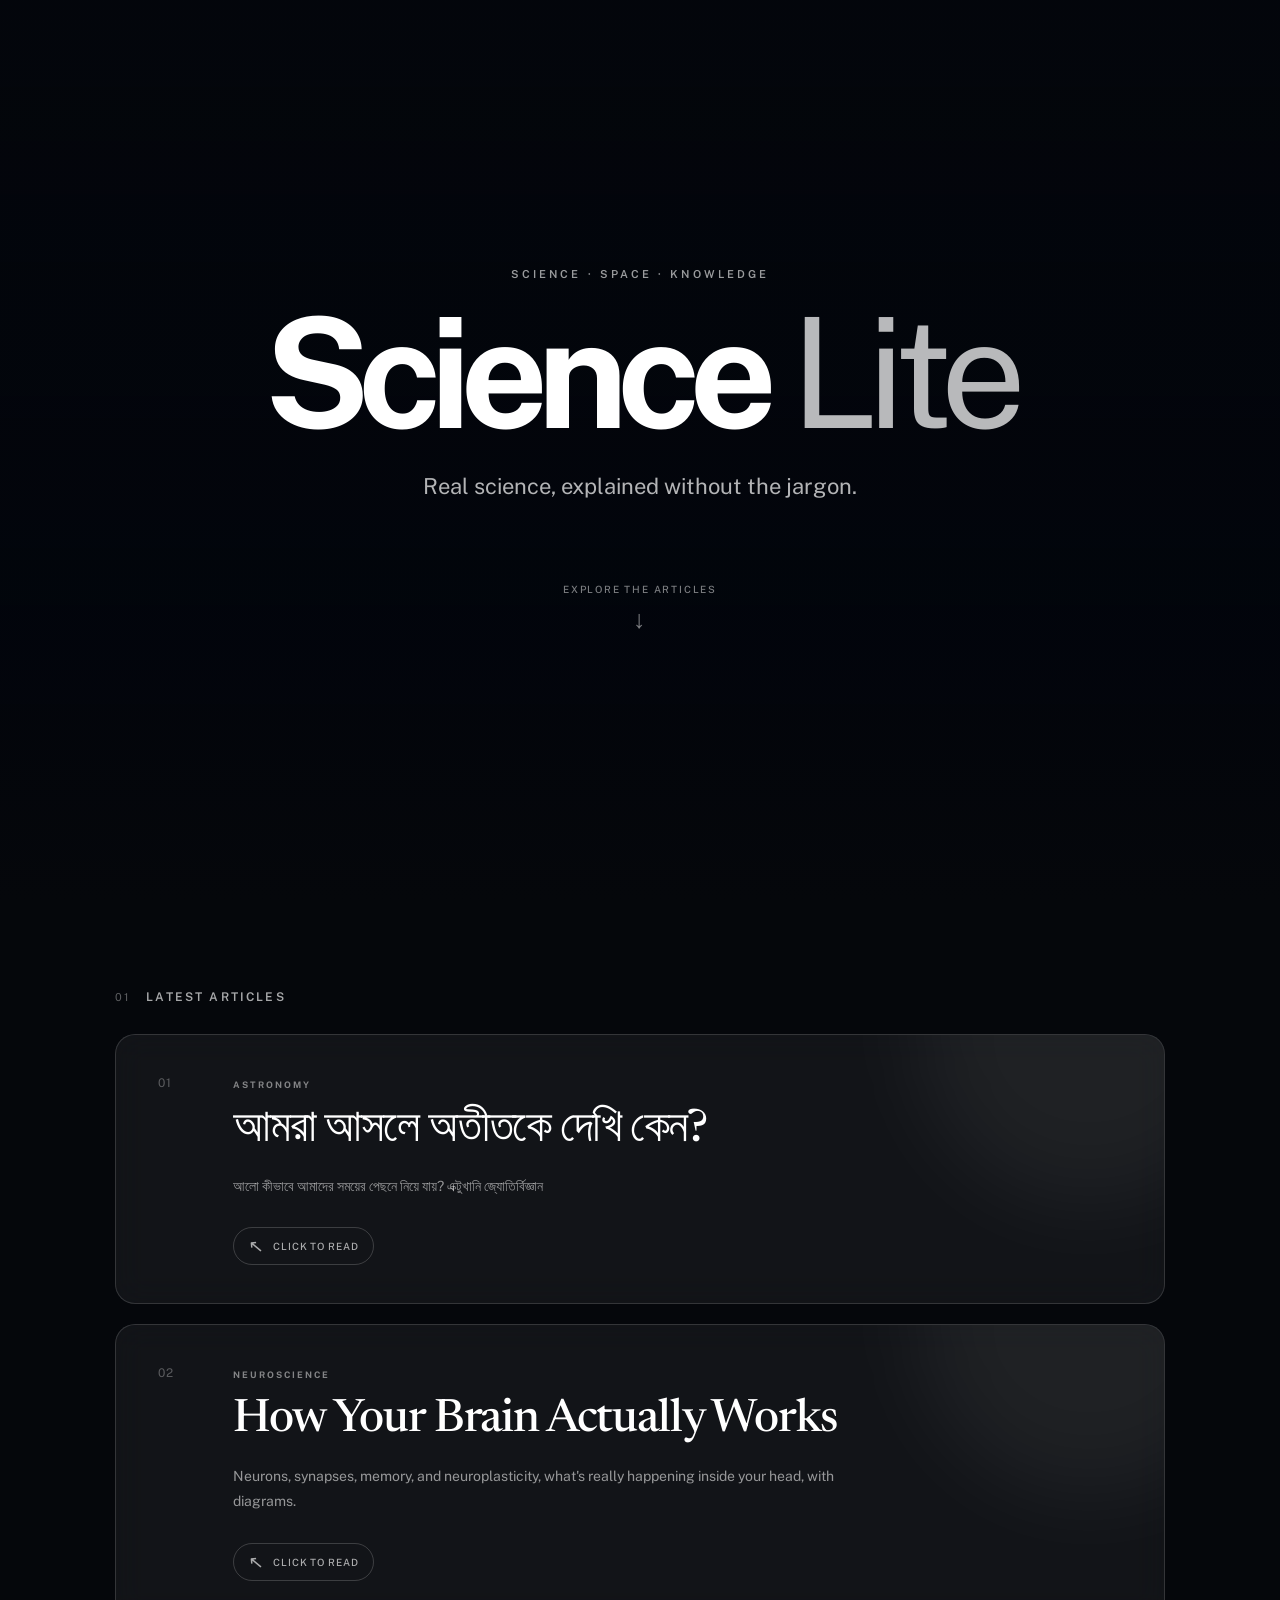
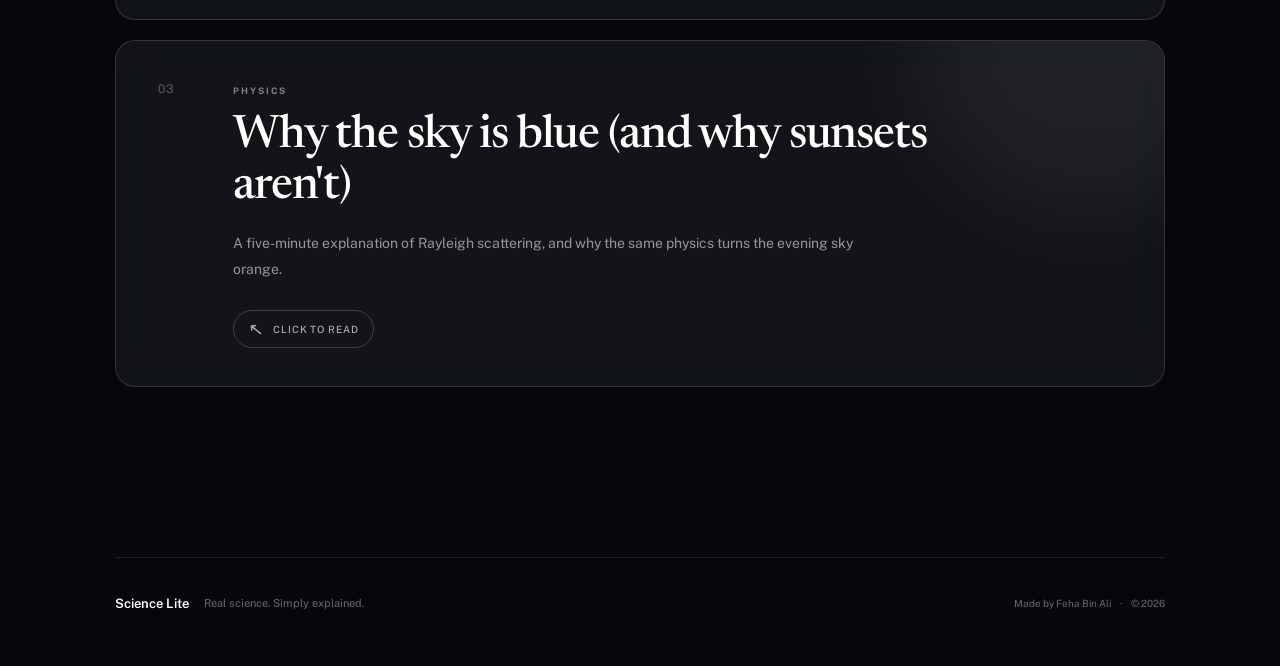
==== commit 2e483980: "Update paragraph content in index.html Refactor paragraph text for clarity and conciseness." ====
--- a/index.html
+++ b/index.html
@@ -84,8 +84,8 @@
           </h2>
 
           <p>
-            আলো কীভাবে আমাদের সময়ের পেছনে নিয়ে যায়,
-            একটি জ্যোতির্বিজ্ঞান বিষয়ক পোস্ট।
+            আলো কীভাবে আমাদের সময়ের পেছনে নিয়ে যায়?
+            এক্টুখানি জ্যোতির্বিজ্ঞান
           </p>
 
           <div class="read-more">
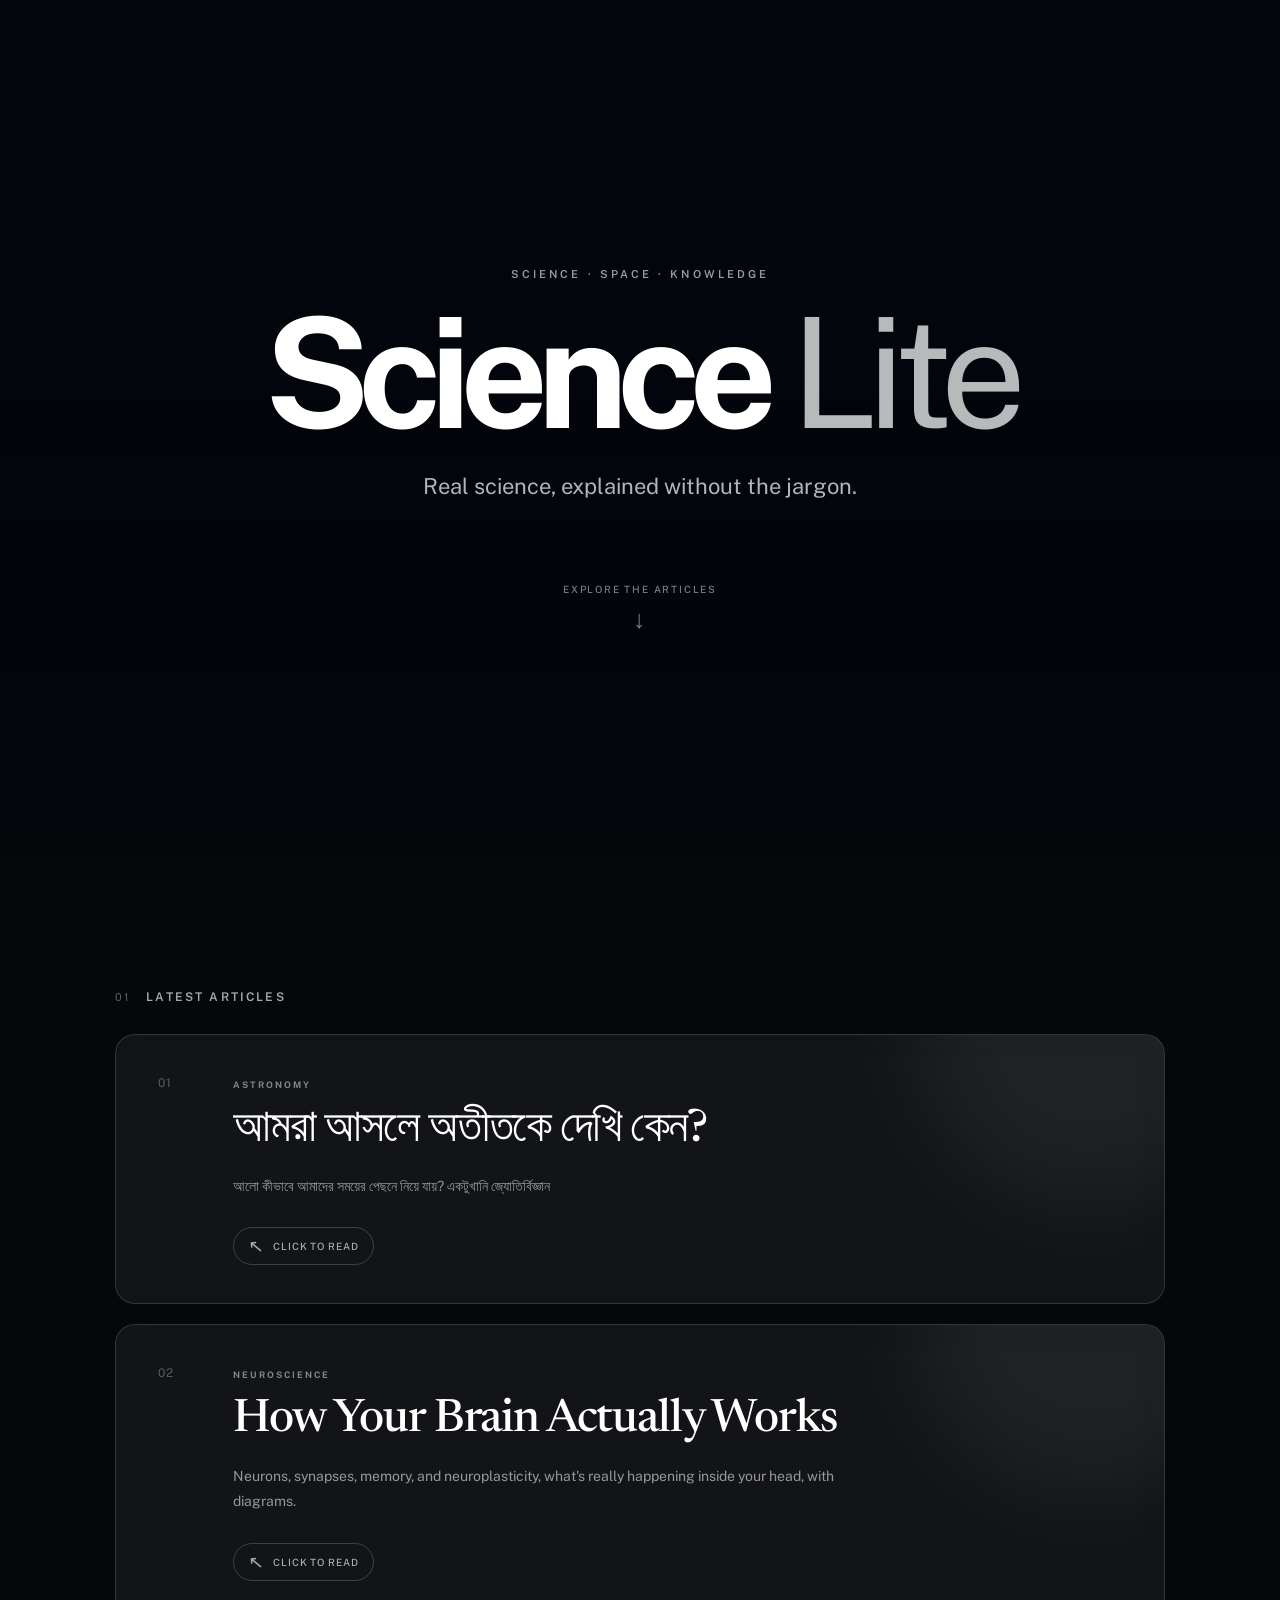
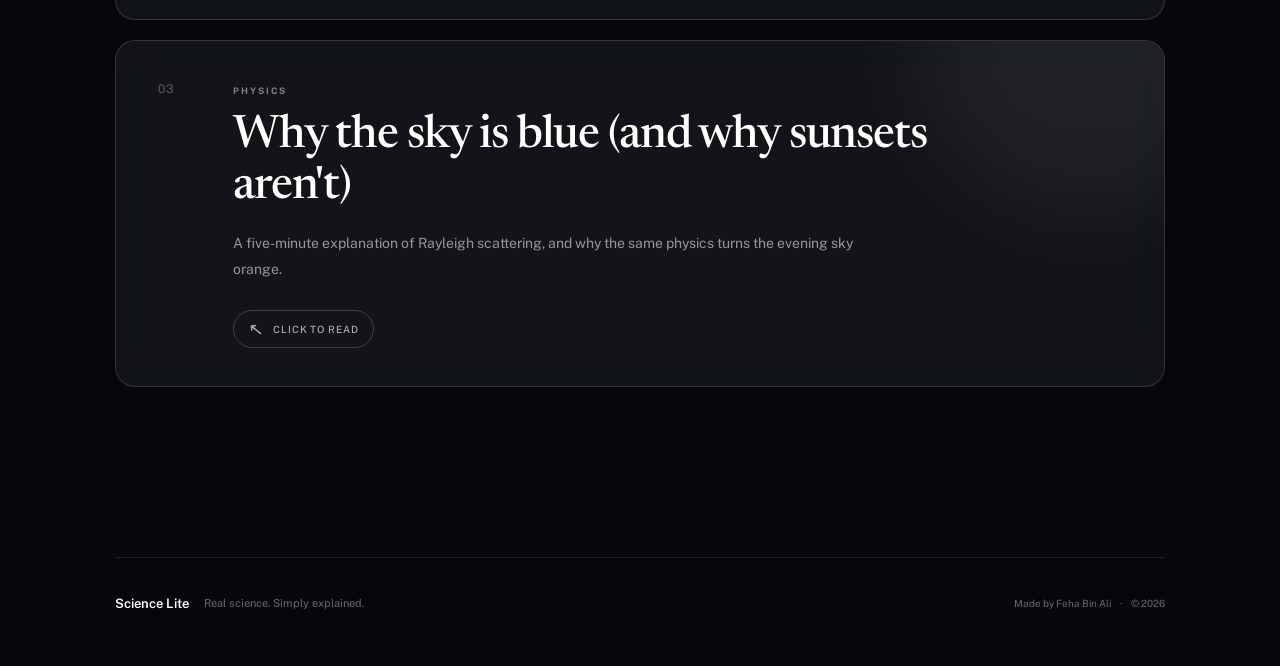
==== commit e65d3b19: "Fix typo in index.html" ====
--- a/index.html
+++ b/index.html
@@ -85,7 +85,7 @@
 
           <p>
             আলো কীভাবে আমাদের সময়ের পেছনে নিয়ে যায়?
-            এক্টুখানি জ্যোতির্বিজ্ঞান
+            একটুখানি জ্যোতির্বিজ্ঞান
           </p>
 
           <div class="read-more">
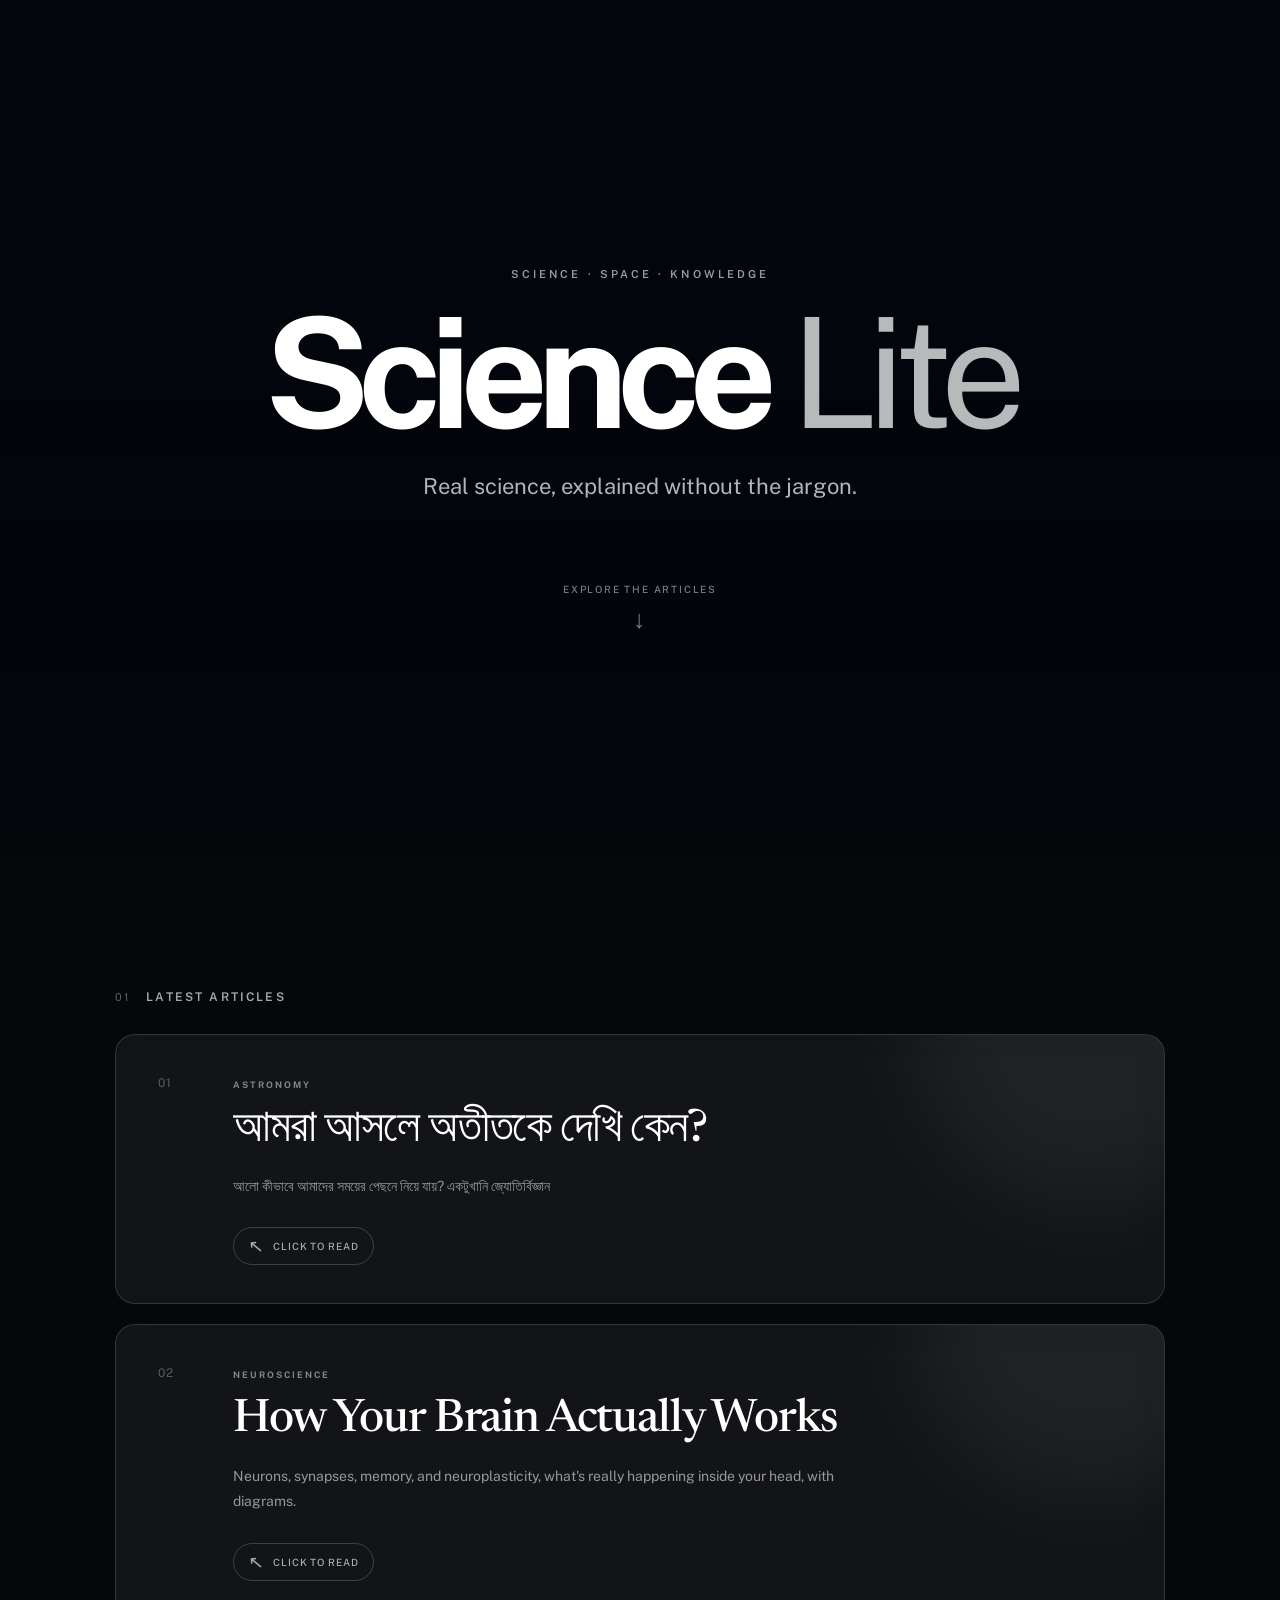
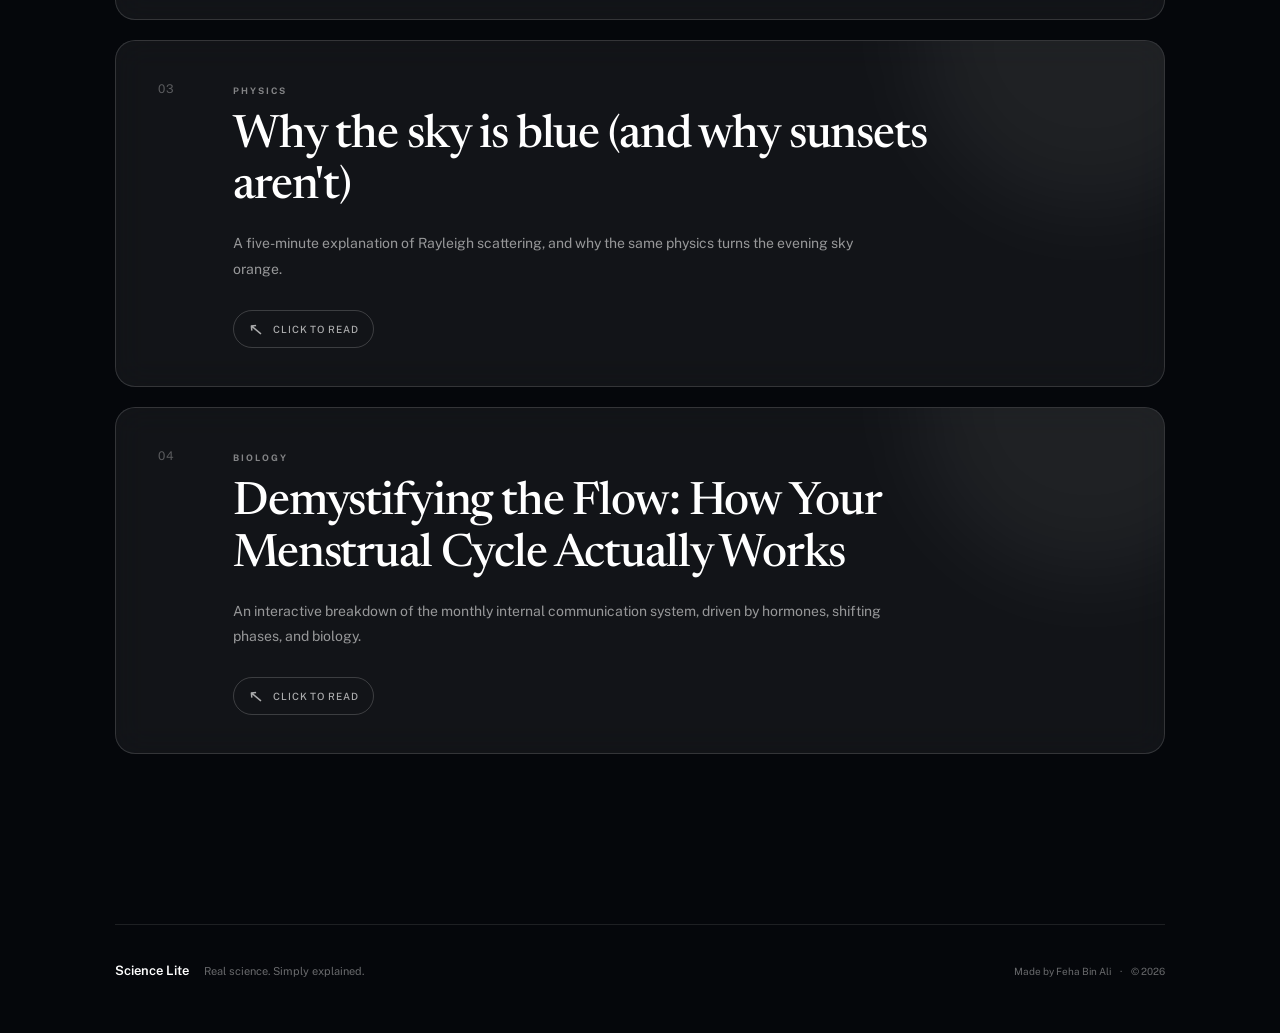
==== commit aae7546a: "Add article card for menstrual cycle explanation Added a new article card for 'Demystifying the Flow" ====
--- a/index.html
+++ b/index.html
@@ -168,6 +168,39 @@
         </div>
 
       </a>
+            <!-- ARTICLE 4 -->
+      <a
+        class="article-card"
+        href="posts/how-periods-work.html"
+      >
+
+        <div class="article-number">
+          04
+        </div>
+
+        <div class="article-content">
+
+          <span class="category">
+            BIOLOGY
+          </span>
+
+          <h2>
+            Demystifying the Flow: How Your Menstrual Cycle Actually Works
+          </h2>
+
+          <p>
+            An interactive breakdown of the monthly internal communication system, 
+            driven by hormones, shifting phases, and biology.
+          </p>
+
+          <div class="read-more">
+            <span class="cursor-icon">↖</span>
+            <span>Click to read</span>
+          </div>
+
+        </div>
+
+      </a>
 
     </main>
 
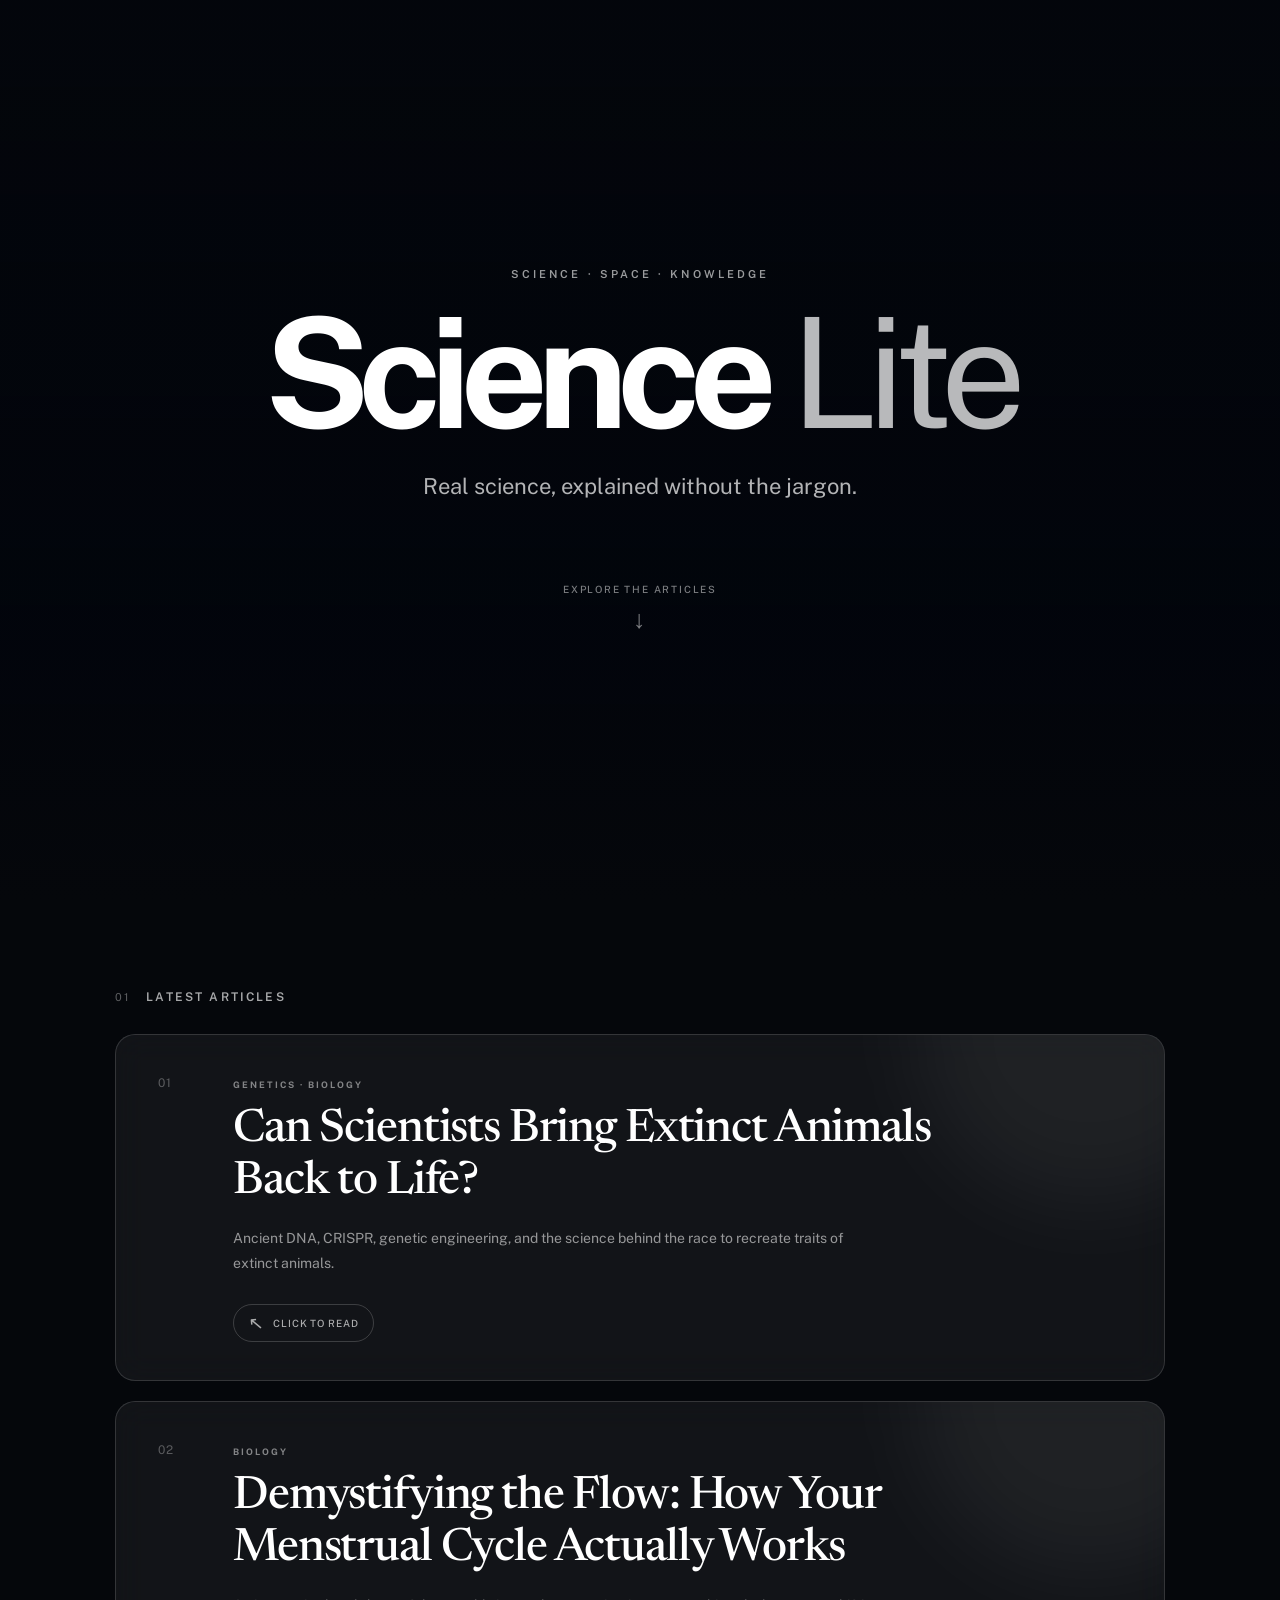
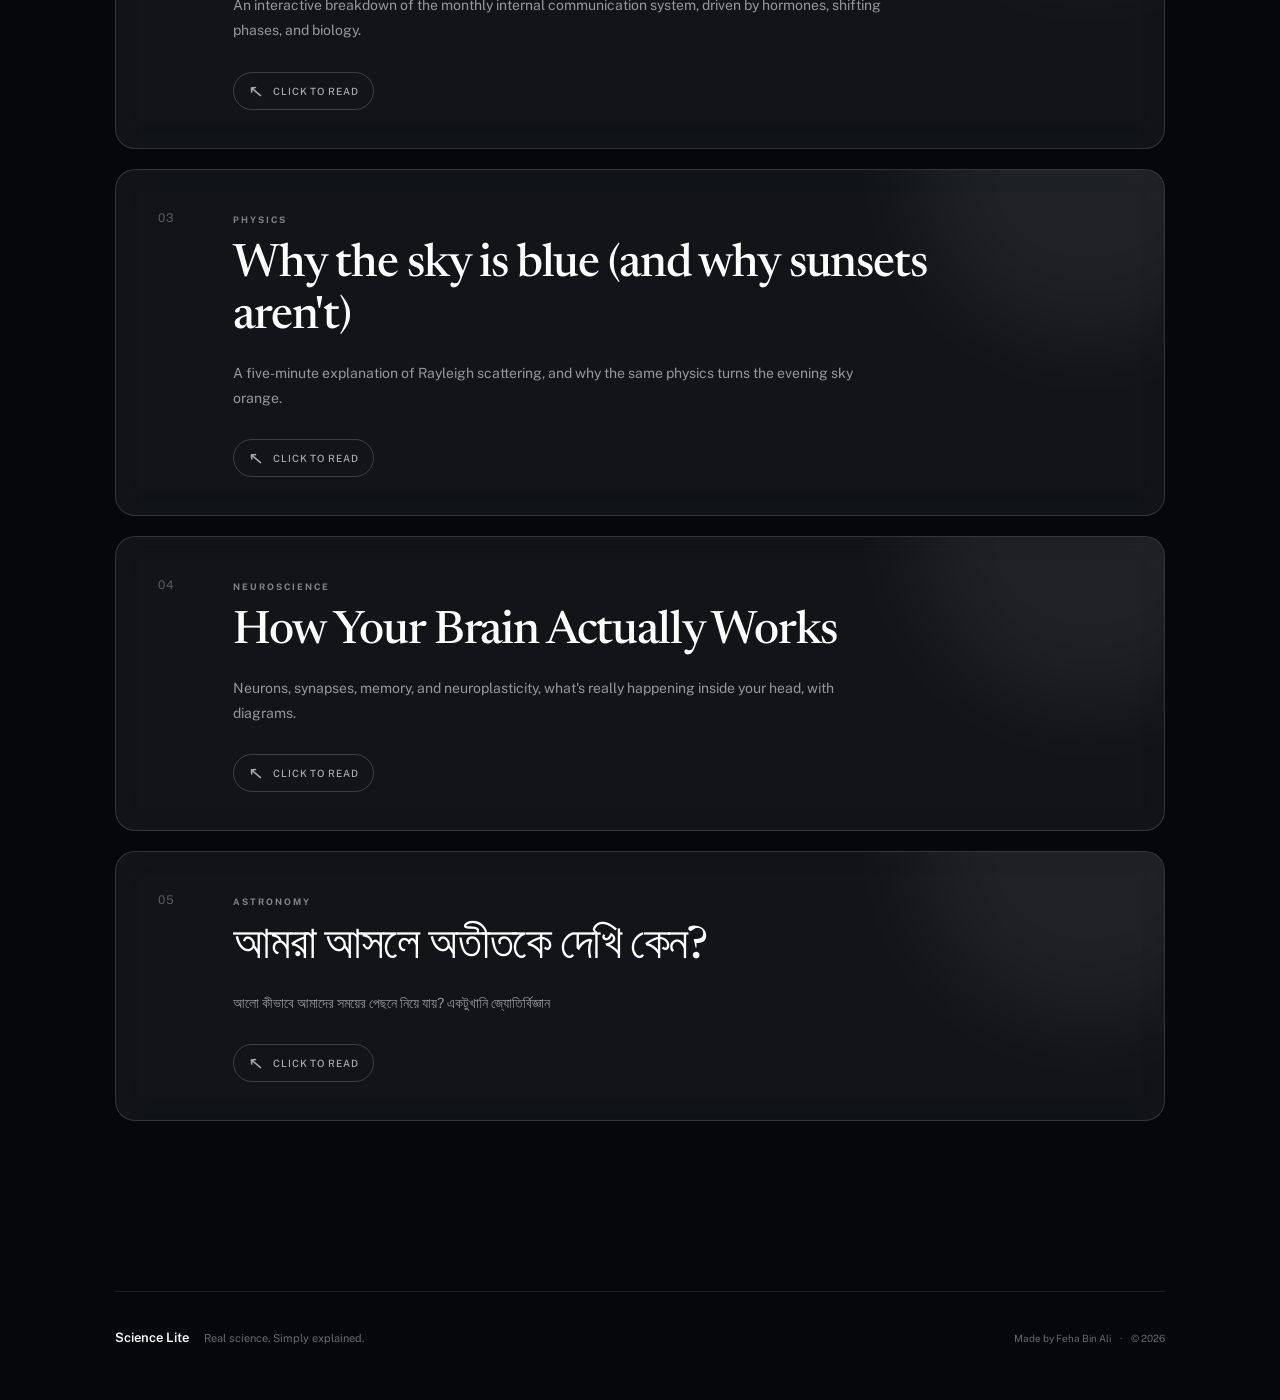
==== commit ec67b812: "Revise articles and add new content on 'Seeing the Past' Updated article titles, categories, and con" ====
--- a/index.html
+++ b/index.html
@@ -62,7 +62,151 @@
       </div>
 
 
-      <!-- ARTICLE 1 -->
+      <!-- ARTICLE 1: DE-EXTINCTION -->
+
+      <a
+        class="article-card"
+        href="posts/de-extinction.html"
+      >
+
+        <div class="article-number">
+          01
+        </div>
+
+        <div class="article-content">
+
+          <span class="category">
+            GENETICS · BIOLOGY
+          </span>
+
+          <h2>
+            Can Scientists Bring Extinct Animals Back to Life?
+          </h2>
+
+          <p>
+            Ancient DNA, CRISPR, genetic engineering, and the science
+            behind the race to recreate traits of extinct animals.
+          </p>
+
+          <div class="read-more">
+            <span class="cursor-icon">↖</span>
+            <span>Click to read</span>
+          </div>
+
+        </div>
+
+      </a>
+
+
+      <!-- ARTICLE 2: MENSTRUAL CYCLE -->
+
+      <a
+        class="article-card"
+        href="posts/how-periods-work.html"
+      >
+
+        <div class="article-number">
+          02
+        </div>
+
+        <div class="article-content">
+
+          <span class="category">
+            BIOLOGY
+          </span>
+
+          <h2>
+            Demystifying the Flow: How Your Menstrual Cycle Actually Works
+          </h2>
+
+          <p>
+            An interactive breakdown of the monthly internal communication system,
+            driven by hormones, shifting phases, and biology.
+          </p>
+
+          <div class="read-more">
+            <span class="cursor-icon">↖</span>
+            <span>Click to read</span>
+          </div>
+
+        </div>
+
+      </a>
+
+
+      <!-- ARTICLE 3: SKY -->
+
+      <a
+        class="article-card"
+        href="posts/why-the-sky-is-blue.html"
+      >
+
+        <div class="article-number">
+          03
+        </div>
+
+        <div class="article-content">
+
+          <span class="category">
+            PHYSICS
+          </span>
+
+          <h2>
+            Why the sky is blue (and why sunsets aren't)
+          </h2>
+
+          <p>
+            A five-minute explanation of Rayleigh scattering,
+            and why the same physics turns the evening sky orange.
+          </p>
+
+          <div class="read-more">
+            <span class="cursor-icon">↖</span>
+            <span>Click to read</span>
+          </div>
+
+        </div>
+
+      </a>
+
+
+      <!-- ARTICLE 4: BRAIN -->
+
+      <a
+        class="article-card"
+        href="posts/how-your-brain-works.html"
+      >
+
+        <div class="article-number">
+          04
+        </div>
+
+        <div class="article-content">
+
+          <span class="category">
+            NEUROSCIENCE
+          </span>
+
+          <h2>
+            How Your Brain Actually Works
+          </h2>
+
+          <p>
+            Neurons, synapses, memory, and neuroplasticity,
+            what's really happening inside your head, with diagrams.
+          </p>
+
+          <div class="read-more">
+            <span class="cursor-icon">↖</span>
+            <span>Click to read</span>
+          </div>
+
+        </div>
+
+      </a>
+
+
+      <!-- ARTICLE 5: SEEING THE PAST -->
 
       <a
         class="article-card"
@@ -70,7 +214,7 @@
       >
 
         <div class="article-number">
-          01
+          05
         </div>
 
         <div class="article-content">
@@ -97,110 +241,6 @@
 
       </a>
 
-
-      <!-- ARTICLE 2 -->
-
-      <a
-        class="article-card"
-        href="posts/how-your-brain-works.html"
-      >
-
-        <div class="article-number">
-          02
-        </div>
-
-        <div class="article-content">
-
-          <span class="category">
-            NEUROSCIENCE
-          </span>
-
-          <h2>
-            How Your Brain Actually Works
-          </h2>
-
-          <p>
-            Neurons, synapses, memory, and neuroplasticity,
-            what's really happening inside your head, with diagrams.
-          </p>
-
-          <div class="read-more">
-            <span class="cursor-icon">↖</span>
-            <span>Click to read</span>
-          </div>
-
-        </div>
-
-      </a>
-
-
-      <!-- ARTICLE 3 -->
-
-      <a
-        class="article-card"
-        href="posts/why-the-sky-is-blue.html"
-      >
-
-        <div class="article-number">
-          03
-        </div>
-
-        <div class="article-content">
-
-          <span class="category">
-            PHYSICS
-          </span>
-
-          <h2>
-            Why the sky is blue (and why sunsets aren't)
-          </h2>
-
-          <p>
-            A five-minute explanation of Rayleigh scattering,
-            and why the same physics turns the evening sky orange.
-          </p>
-
-          <div class="read-more">
-            <span class="cursor-icon">↖</span>
-            <span>Click to read</span>
-          </div>
-
-        </div>
-
-      </a>
-            <!-- ARTICLE 4 -->
-      <a
-        class="article-card"
-        href="posts/how-periods-work.html"
-      >
-
-        <div class="article-number">
-          04
-        </div>
-
-        <div class="article-content">
-
-          <span class="category">
-            BIOLOGY
-          </span>
-
-          <h2>
-            Demystifying the Flow: How Your Menstrual Cycle Actually Works
-          </h2>
-
-          <p>
-            An interactive breakdown of the monthly internal communication system, 
-            driven by hormones, shifting phases, and biology.
-          </p>
-
-          <div class="read-more">
-            <span class="cursor-icon">↖</span>
-            <span>Click to read</span>
-          </div>
-
-        </div>
-
-      </a>
 
     </main>
 
